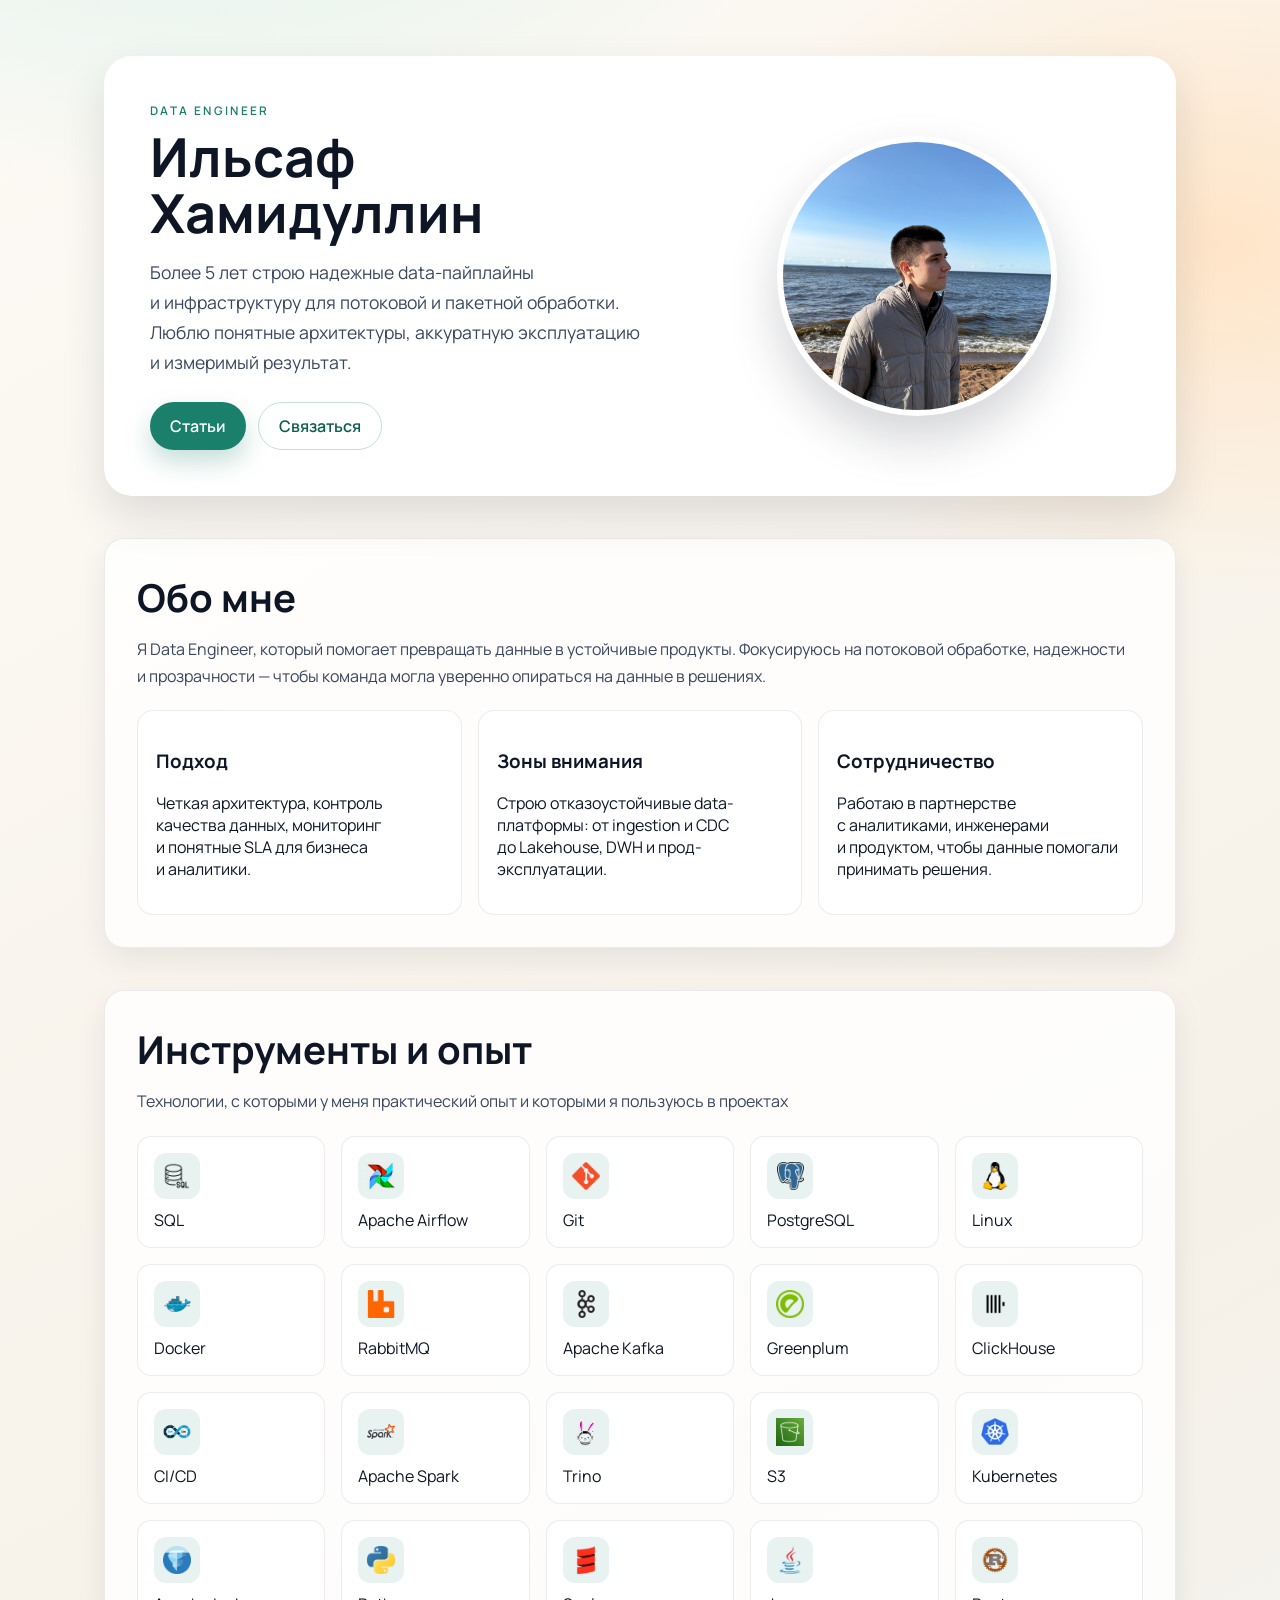
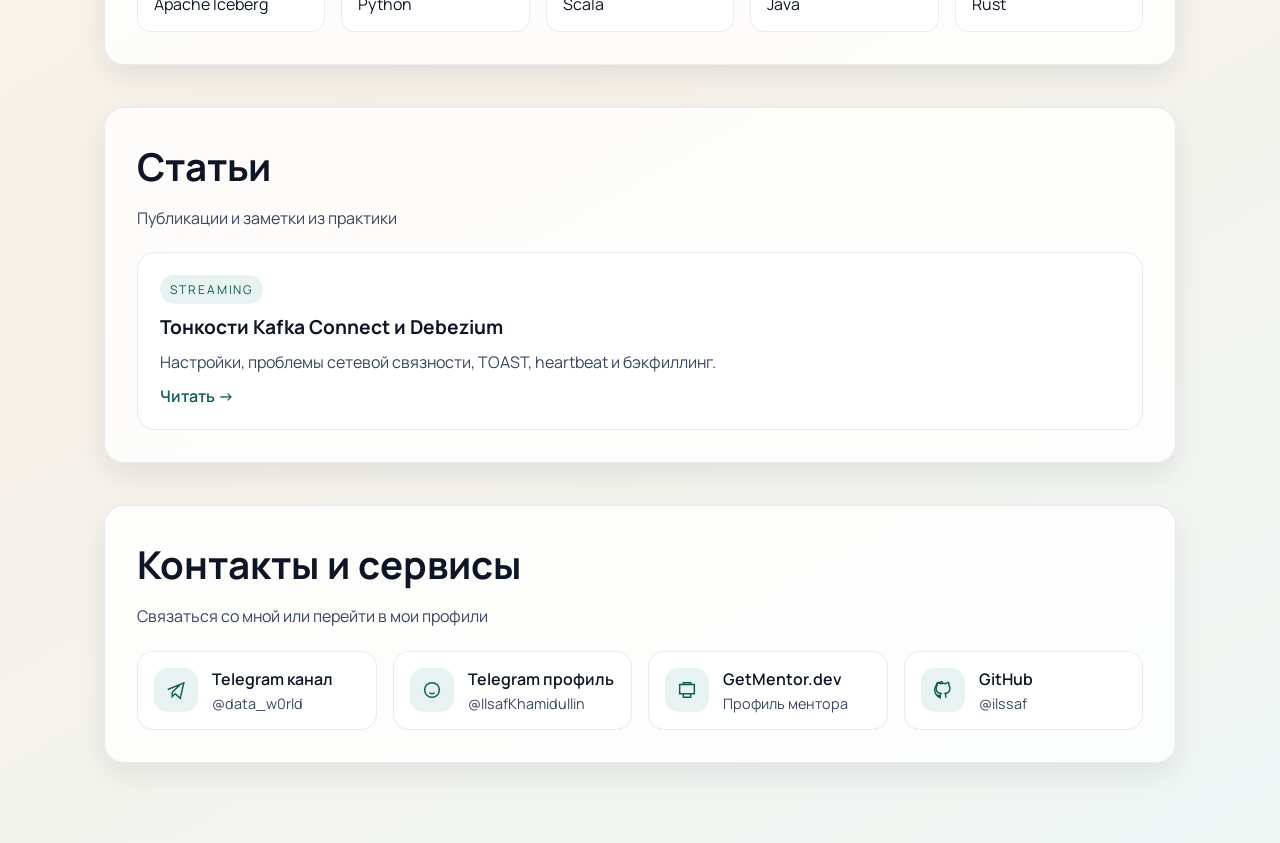
==== index.html @ dc300ab5 "MAINT chore: add nonbreaking spaces" ====
<!doctype html>
<html lang="ru">
  <head>
    <meta charset="utf-8" />
    <meta name="viewport" content="width=device-width, initial-scale=1" />
    <title>Ильсаф Хамидуллин — Data Engineer</title>
    <meta name="description" content="Портфолио Data Engineer: инструменты, статьи и контакты." />
    <link rel="icon" href="/assets/cap.png" type="image/png" />
    <link rel="stylesheet" href="/styles.css" />
    <link rel="preconnect" href="https://fonts.googleapis.com" />
    <link rel="preconnect" href="https://fonts.gstatic.com" crossorigin />
    <link href="https://fonts.googleapis.com/css2?family=Manrope:wght@300;400;500;600;700&family=Playfair+Display:wght@600;700&display=swap" rel="stylesheet" />
  </head>
  <body>
    <div class="page">
      <header class="hero">
        <div class="hero__content">
          <div class="eyebrow">Data Engineer</div>
          <h1>Ильсаф Хамидуллин</h1>
          <p class="lead">
            Более 5 лет строю надежные data-пайплайны и&nbsp;инфраструктуру для&nbsp;потоковой и&nbsp;пакетной обработки. Люблю понятные
            архитектуры, аккуратную эксплуатацию и&nbsp;измеримый результат.
          </p>
          <div class="hero__actions">
            <a class="btn" href="#articles">Статьи</a>
            <a class="btn btn--ghost" href="#contacts">Связаться</a>
          </div>
        </div>
        <div class="hero__visual">
          <img class="hero__photo" src="/assets/ava.jpg" alt="Ильсаф Хамидуллин" />
        </div>
      </header>

      <section class="section" id="about">
        <div class="section__head">
          <h2>Обо мне</h2>
          <p>
            Я Data Engineer, который помогает превращать данные в&nbsp;устойчивые продукты. Фокусируюсь на&nbsp;потоковой обработке,
            надежности и&nbsp;прозрачности — чтобы команда могла уверенно опираться на&nbsp;данные в&nbsp;решениях.
          </p>
        </div>
        <div class="about__grid">
          <div class="about__card">
            <h3>Подход</h3>
            <p>Четкая архитектура, контроль качества данных, мониторинг и&nbsp;понятные SLA для&nbsp;бизнеса и&nbsp;аналитики.</p>
          </div>
          <div class="about__card">
            <h3>Зоны внимания</h3>
            <p>Строю отказоустойчивые data-платформы: от&nbsp;ingestion и&nbsp;CDC до&nbsp;Lakehouse, DWH и&nbsp;прод-эксплуатации.</p>
          </div>
          <div class="about__card">
            <h3>Сотрудничество</h3>
            <p>Работаю в&nbsp;партнерстве с&nbsp;аналитиками, инженерами и&nbsp;продуктом, чтобы данные помогали принимать решения.</p>
          </div>
        </div>
      </section>

      <section class="section" id="tools">
        <div class="section__head">
          <h2>Инструменты и&nbsp;опыт</h2>
          <p>Технологии, с&nbsp;которыми у&nbsp;меня практический опыт и&nbsp;которыми я пользуюсь в&nbsp;проектах</p>
        </div>
        <div class="tools__grid">
          <a class="tool-card" href="https://www.postgresql.org/docs/current/sql.html" target="_blank" rel="noreferrer"><div class="tool-icon"><img src="/assets/tools/sql.png" alt="SQL" /></div><span>SQL</span></a>
          <a class="tool-card" href="https://airflow.apache.org/docs/" target="_blank" rel="noreferrer"><div class="tool-icon"><img src="/assets/tools/apache-airflow.jpg" alt="Apache Airflow" /></div><span>Apache Airflow</span></a>
          <a class="tool-card" href="https://git-scm.com/docs/git" target="_blank" rel="noreferrer"><div class="tool-icon"><img src="/assets/tools/git.png" alt="Git" /></div><span>Git</span></a>
          <a class="tool-card" href="https://www.postgresql.org/docs/" target="_blank" rel="noreferrer"><div class="tool-icon"><img src="/assets/tools/postgresql.png" alt="PostgreSQL" /></div><span>PostgreSQL</span></a>
          <a class="tool-card" href="https://www.kernel.org/doc/man-pages/" target="_blank" rel="noreferrer"><div class="tool-icon"><img src="/assets/tools/linux.png" alt="Linux" /></div><span>Linux</span></a>
          <a class="tool-card" href="https://docs.docker.com/" target="_blank" rel="noreferrer"><div class="tool-icon"><img src="/assets/tools/docker.png" alt="Docker" /></div><span>Docker</span></a>
          <a class="tool-card" href="https://www.rabbitmq.com/docs" target="_blank" rel="noreferrer"><div class="tool-icon"><img src="/assets/tools/rabbitmq.png" alt="RabbitMQ" /></div><span>RabbitMQ</span></a>
          <a class="tool-card" href="https://kafka.apache.org/documentation" target="_blank" rel="noreferrer"><div class="tool-icon"><img src="/assets/tools/apache-kafka.png" alt="Apache Kafka" /></div><span>Apache Kafka</span></a>
          <a class="tool-card" href="https://docs.vmware.com/en/VMware-Greenplum/index.html" target="_blank" rel="noreferrer"><div class="tool-icon"><img src="/assets/tools/greenplum.png" alt="Greenplum" /></div><span>Greenplum</span></a>
          <a class="tool-card" href="https://clickhouse.com/docs/en" target="_blank" rel="noreferrer"><div class="tool-icon"><img src="/assets/tools/clickhouse.png" alt="ClickHouse" /></div><span>ClickHouse</span></a>
          <a class="tool-card" href="https://docs.github.com/en/actions/" target="_blank" rel="noreferrer"><div class="tool-icon"><img src="/assets/tools/ci-cd.png" alt="CI/CD" /></div><span>CI/CD</span></a>
          <a class="tool-card" href="https://spark.apache.org/documentation" target="_blank" rel="noreferrer"><div class="tool-icon"><img src="/assets/tools/apache-spark.png" alt="Apache Spark" /></div><span>Apache Spark</span></a>
          <a class="tool-card" href="https://trino.io/docs/current/" target="_blank" rel="noreferrer"><div class="tool-icon"><img src="/assets/tools/trino.png" alt="Trino" /></div><span>Trino</span></a>
          <a class="tool-card" href="https://aws.amazon.com/documentation-overview/s3/" target="_blank" rel="noreferrer"><div class="tool-icon"><img src="/assets/tools/s3.png" alt="S3" /></div><span>S3</span></a>
          <a class="tool-card" href="https://kubernetes.io/docs/" target="_blank" rel="noreferrer"><div class="tool-icon"><img src="/assets/tools/kubernetes.png" alt="Kubernetes" /></div><span>Kubernetes</span></a>
          <a class="tool-card" href="https://iceberg.apache.org/docs/1.4.2/docs/" target="_blank" rel="noreferrer"><div class="tool-icon"><img src="/assets/tools/apache-iceberg.png" alt="Apache Iceberg" /></div><span>Apache Iceberg</span></a>
          <a class="tool-card" href="https://www.python.org/doc/" target="_blank" rel="noreferrer"><div class="tool-icon"><img src="/assets/tools/python.png" alt="Python" /></div><span>Python</span></a>
          <a class="tool-card" href="https://docs.scala-lang.org/" target="_blank" rel="noreferrer"><div class="tool-icon"><img src="/assets/tools/scala.png" alt="Scala" /></div><span>Scala</span></a>
          <a class="tool-card" href="https://docs.oracle.com/en/java/" target="_blank" rel="noreferrer"><div class="tool-icon"><img src="/assets/tools/java.png" alt="Java" /></div><span>Java</span></a>
          <a class="tool-card" href="https://doc.rust-lang.org/reference/" target="_blank" rel="noreferrer"><div class="tool-icon"><img src="/assets/tools/rust.png" alt="Rust" /></div><span>Rust</span></a>
        </div>
        
      </section>

      <section class="section" id="articles">
        <div class="section__head">
          <h2>Статьи</h2>
          <p>Публикации и&nbsp;заметки из&nbsp;практики</p>
        </div>
        <div class="articles__grid">
          <a class="article-card" href="/debezium/">
            <div class="article-card__tag">Streaming</div>
            <h3>Тонкости Kafka Connect и&nbsp;Debezium</h3>
            <p>Настройки, проблемы сетевой связности, TOAST, heartbeat и&nbsp;бэкфиллинг.</p>
            <span class="article-card__cta">Читать →</span>
          </a>
        </div>
      </section>

      <section class="section" id="contacts">
        <div class="section__head">
          <h2>Контакты и&nbsp;сервисы</h2>
          <p>Связаться со мной или&nbsp;перейти в&nbsp;мои профили</p>
        </div>
        <div class="contacts__grid">
          <a class="contact-card" href="https://t.me/data_w0rld" target="_blank" rel="noreferrer">
            <div class="contact-icon" aria-hidden="true">
              <svg viewBox="0 0 24 24" fill="none" stroke="currentColor" stroke-width="1.6">
                <path d="M3 11.5l17.5-7.2-3.9 16.8-5.4-5-3.3 3.1v-4.7l8.5-8.1" />
              </svg>
            </div>
            <div>
              <div class="contact-title">Telegram канал</div>
              <div class="contact-meta">@data_w0rld</div>
            </div>
          </a>
          <a class="contact-card" href="https://t.me/IlsafKhamidullin" target="_blank" rel="noreferrer">
            <div class="contact-icon" aria-hidden="true">
              <svg viewBox="0 0 24 24" fill="none" stroke="currentColor" stroke-width="1.6">
                <path d="M4 12a8 8 0 1 0 16 0 8 8 0 0 0-16 0Z" />
                <path d="M9 15c.7.7 1.7 1 3 1s2.3-.3 3-1" />
                <path d="M9 10h.01M15 10h.01" />
              </svg>
            </div>
            <div>
              <div class="contact-title">Telegram профиль</div>
              <div class="contact-meta">@IlsafKhamidullin</div>
            </div>
          </a>
          <a class="contact-card" href="https://getmentor.dev/mentor/ilsaf-hamidullin-6984" target="_blank" rel="noreferrer">
            <div class="contact-icon" aria-hidden="true">
              <svg viewBox="0 0 24 24" fill="none" stroke="currentColor" stroke-width="1.6">
                <path d="M4 6h16v10H4z" />
                <path d="M8 6V4h8v2" />
                <path d="M8 16v4h8v-4" />
              </svg>
            </div>
            <div>
              <div class="contact-title">GetMentor.dev</div>
              <div class="contact-meta">Профиль ментора</div>
            </div>
          </a>
          <a class="contact-card" href="https://github.com/ilssaf" target="_blank" rel="noreferrer">
            <div class="contact-icon" aria-hidden="true">
              <svg viewBox="0 0 24 24" fill="none" stroke="currentColor" stroke-width="1.6">
                <path d="M12 3a9 9 0 0 0-3 17.5V18c-2.2.5-3.3-1-3.3-1" />
                <path d="M15 20.5v-2.6c0-.9-.3-1.5-.8-2 2.6-.3 5.3-1.3 5.3-5.8a4.5 4.5 0 0 0-1.2-3.1 4 4 0 0 0-.1-3.1s-1-.3-3.2 1.2a11 11 0 0 0-6 0C6.8 3.6 5.8 4 5.8 4a4 4 0 0 0-.1 3.1A4.5 4.5 0 0 0 4.5 10c0 4.5 2.7 5.5 5.3 5.8-.5.5-.8 1.1-.8 2v2.7" />
              </svg>
            </div>
            <div>
              <div class="contact-title">GitHub</div>
              <div class="contact-meta">@ilssaf</div>
            </div>
          </a>
        </div>
      </section>
    </div>
  </body>
</html>
---- styles.css ----
:root {
  color-scheme: light;
  --ink: #0e1626;
  --ink-soft: #39465e;
  --accent: #1a7f6b;
  --accent-strong: #0f5f50;
  --sky: #e7f2f1;
  --sand: #f8f3ea;
  --card: #ffffff;
  --border: rgba(14, 22, 38, 0.08);
  --shadow: 0 20px 45px rgba(14, 22, 38, 0.12);
  --radius: 20px;
}

* {
  box-sizing: border-box;
}

body {
  margin: 0;
  font-family: "Manrope", system-ui, -apple-system, sans-serif;
  color: var(--ink);
  background: radial-gradient(1200px 800px at 15% -10%, #d9f1eb 0%, transparent 55%),
    radial-gradient(1000px 700px at 95% 10%, #ffe5c8 0%, transparent 50%),
    linear-gradient(150deg, #fdfaf5 0%, #f6f1e8 60%, #eff6f5 100%);
  min-height: 100vh;
}

.page {
  max-width: 1120px;
  margin: 0 auto;
  padding: 56px 24px 80px;
  position: relative;
}

.hero {
  display: grid;
  grid-template-columns: minmax(0, 1.1fr) minmax(0, 0.9fr);
  gap: 32px;
  align-items: center;
  background: var(--card);
  border-radius: calc(var(--radius) + 8px);
  padding: 46px;
  box-shadow: var(--shadow);
  overflow: hidden;
  position: relative;
  animation: rise 0.8s ease;
}

.hero__content {
  position: relative;
  z-index: 1;
}

.hero__visual {
  position: relative;
  min-height: 260px;
  display: grid;
  place-items: center;
}

.hero__photo {
  width: min(280px, 70vw);
  height: min(280px, 70vw);
  border-radius: 50%;
  object-fit: cover;
  border: 6px solid rgba(255, 255, 255, 0.85);
  box-shadow: 0 24px 50px rgba(14, 22, 38, 0.18);
  background: #ffffff;
}

.eyebrow {
  text-transform: uppercase;
  letter-spacing: 0.2em;
  font-size: 0.74rem;
  color: var(--accent);
  font-weight: 600;
  margin-bottom: 10px;
}

h1 {
  font-family: "Manrope", system-ui, -apple-system, sans-serif;
  font-size: clamp(2.5rem, 4.2vw, 3.6rem);
  margin: 0 0 16px;
  overflow-wrap: anywhere;
  line-height: 1.05;
}

.lead {
  font-size: 1.1rem;
  line-height: 1.7;
  color: var(--ink-soft);
  margin: 0 0 24px;
}

.hero__actions {
  display: flex;
  gap: 12px;
  flex-wrap: wrap;
}

.btn {
  display: inline-flex;
  align-items: center;
  gap: 8px;
  padding: 12px 20px;
  border-radius: 999px;
  background: var(--accent);
  color: #fff;
  text-decoration: none;
  font-weight: 600;
  box-shadow: 0 12px 24px rgba(26, 127, 107, 0.25);
  transition: transform 0.2s ease, box-shadow 0.2s ease;
}

.btn:hover {
  transform: translateY(-2px);
  box-shadow: 0 16px 30px rgba(26, 127, 107, 0.3);
}

.btn--ghost {
  background: transparent;
  color: var(--accent-strong);
  border: 1px solid rgba(26, 127, 107, 0.25);
  box-shadow: none;
}

.section {
  margin-top: 42px;
  background: rgba(255, 255, 255, 0.8);
  border-radius: var(--radius);
  padding: 32px;
  border: 1px solid var(--border);
  box-shadow: 0 12px 30px rgba(14, 22, 38, 0.08);
  animation: fadeUp 0.8s ease;
}

.section__head h2 {
  font-family: "Manrope", system-ui, -apple-system, sans-serif;
  font-size: clamp(1.8rem, 3vw, 2.4rem);
  margin: 0 0 12px;
}

.section__head p {
  color: var(--ink-soft);
  margin: 0 0 20px;
  line-height: 1.7;
}

.about__grid,
.tools__grid,
.articles__grid,
.contacts__grid {
  display: grid;
  gap: 16px;
}

.about__grid {
  grid-template-columns: repeat(auto-fit, minmax(220px, 1fr));
}

.about__card {
  background: var(--card);
  border-radius: 16px;
  padding: 18px;
  border: 1px solid var(--border);
  transition: transform 0.2s ease, box-shadow 0.2s ease;
}

.about__card:hover {
  transform: translateY(-4px);
  box-shadow: 0 16px 30px rgba(14, 22, 38, 0.12);
}

.tools__grid {
  grid-template-columns: repeat(auto-fit, minmax(160px, 1fr));
}

.tool-card {
  background: var(--card);
  border-radius: 14px;
  padding: 16px;
  border: 1px solid var(--border);
  display: grid;
  gap: 10px;
  align-items: center;
  justify-items: start;
  transition: transform 0.2s ease, box-shadow 0.2s ease;
  text-decoration: none;
  color: inherit;
}

.tool-card:link,
.tool-card:visited,
.tool-card:hover,
.tool-card:active {
  color: inherit;
  text-decoration: none;
}

.tool-card:hover {
  transform: translateY(-3px);
  box-shadow: 0 14px 26px rgba(14, 22, 38, 0.12);
}

.tool-icon {
  width: 46px;
  height: 46px;
  border-radius: 12px;
  background: var(--sky);
  color: var(--accent-strong);
  font-weight: 700;
  display: grid;
  place-items: center;
  font-size: 0.75rem;
  letter-spacing: 0.06em;
}

.tool-icon img {
  width: 28px;
  height: 28px;
  object-fit: contain;
}

.tool-icon--text {
  background: var(--sky);
}

.tools__note {
  margin-top: 14px;
  color: var(--ink-soft);
  font-size: 0.95rem;
}

.articles__grid {
  grid-template-columns: repeat(auto-fit, minmax(260px, 1fr));
}

.article-card {
  background: var(--card);
  border-radius: 18px;
  padding: 22px;
  border: 1px solid var(--border);
  text-decoration: none;
  color: inherit;
  display: grid;
  gap: 10px;
  transition: transform 0.2s ease, box-shadow 0.2s ease;
}

.article-card:hover {
  transform: translateY(-4px);
  box-shadow: 0 18px 36px rgba(14, 22, 38, 0.12);
}

.article-card__tag {
  display: inline-block;
  font-size: 0.75rem;
  text-transform: uppercase;
  letter-spacing: 0.16em;
  color: var(--accent-strong);
  background: var(--sky);
  padding: 6px 10px;
  border-radius: 999px;
  width: max-content;
}

.article-card h3 {
  margin: 0;
  font-size: 1.2rem;
}

.article-card p {
  margin: 0;
  color: var(--ink-soft);
  line-height: 1.6;
}

.article-card__cta {
  font-weight: 600;
  color: var(--accent-strong);
}

.contacts__grid {
  grid-template-columns: repeat(auto-fit, minmax(220px, 1fr));
}

.contact-card {
  display: flex;
  gap: 14px;
  align-items: center;
  background: var(--card);
  border-radius: 16px;
  padding: 16px;
  border: 1px solid var(--border);
  text-decoration: none;
  color: inherit;
  transition: transform 0.2s ease, box-shadow 0.2s ease;
}

.contact-card:hover {
  transform: translateY(-3px);
  box-shadow: 0 14px 26px rgba(14, 22, 38, 0.12);
}

.contact-icon {
  width: 44px;
  height: 44px;
  border-radius: 14px;
  background: var(--sky);
  color: var(--accent-strong);
  display: grid;
  place-items: center;
}

.contact-icon svg {
  width: 22px;
  height: 22px;
}

.contact-title {
  font-weight: 600;
  margin-bottom: 4px;
}

.contact-meta {
  color: var(--ink-soft);
  font-size: 0.9rem;
}

@keyframes rise {
  from {
    opacity: 0;
    transform: translateY(16px);
  }
  to {
    opacity: 1;
    transform: translateY(0);
  }
}

@keyframes fadeUp {
  from {
    opacity: 0;
    transform: translateY(12px);
  }
  to {
    opacity: 1;
    transform: translateY(0);
  }
}

@media (max-width: 900px) {
  .hero {
    grid-template-columns: 1fr;
  }

  .hero__visual {
    min-height: 200px;
  }
}

@media (max-width: 640px) {
  .page {
    padding: 32px 18px 60px;
  }

  .section {
    padding: 24px;
  }
}
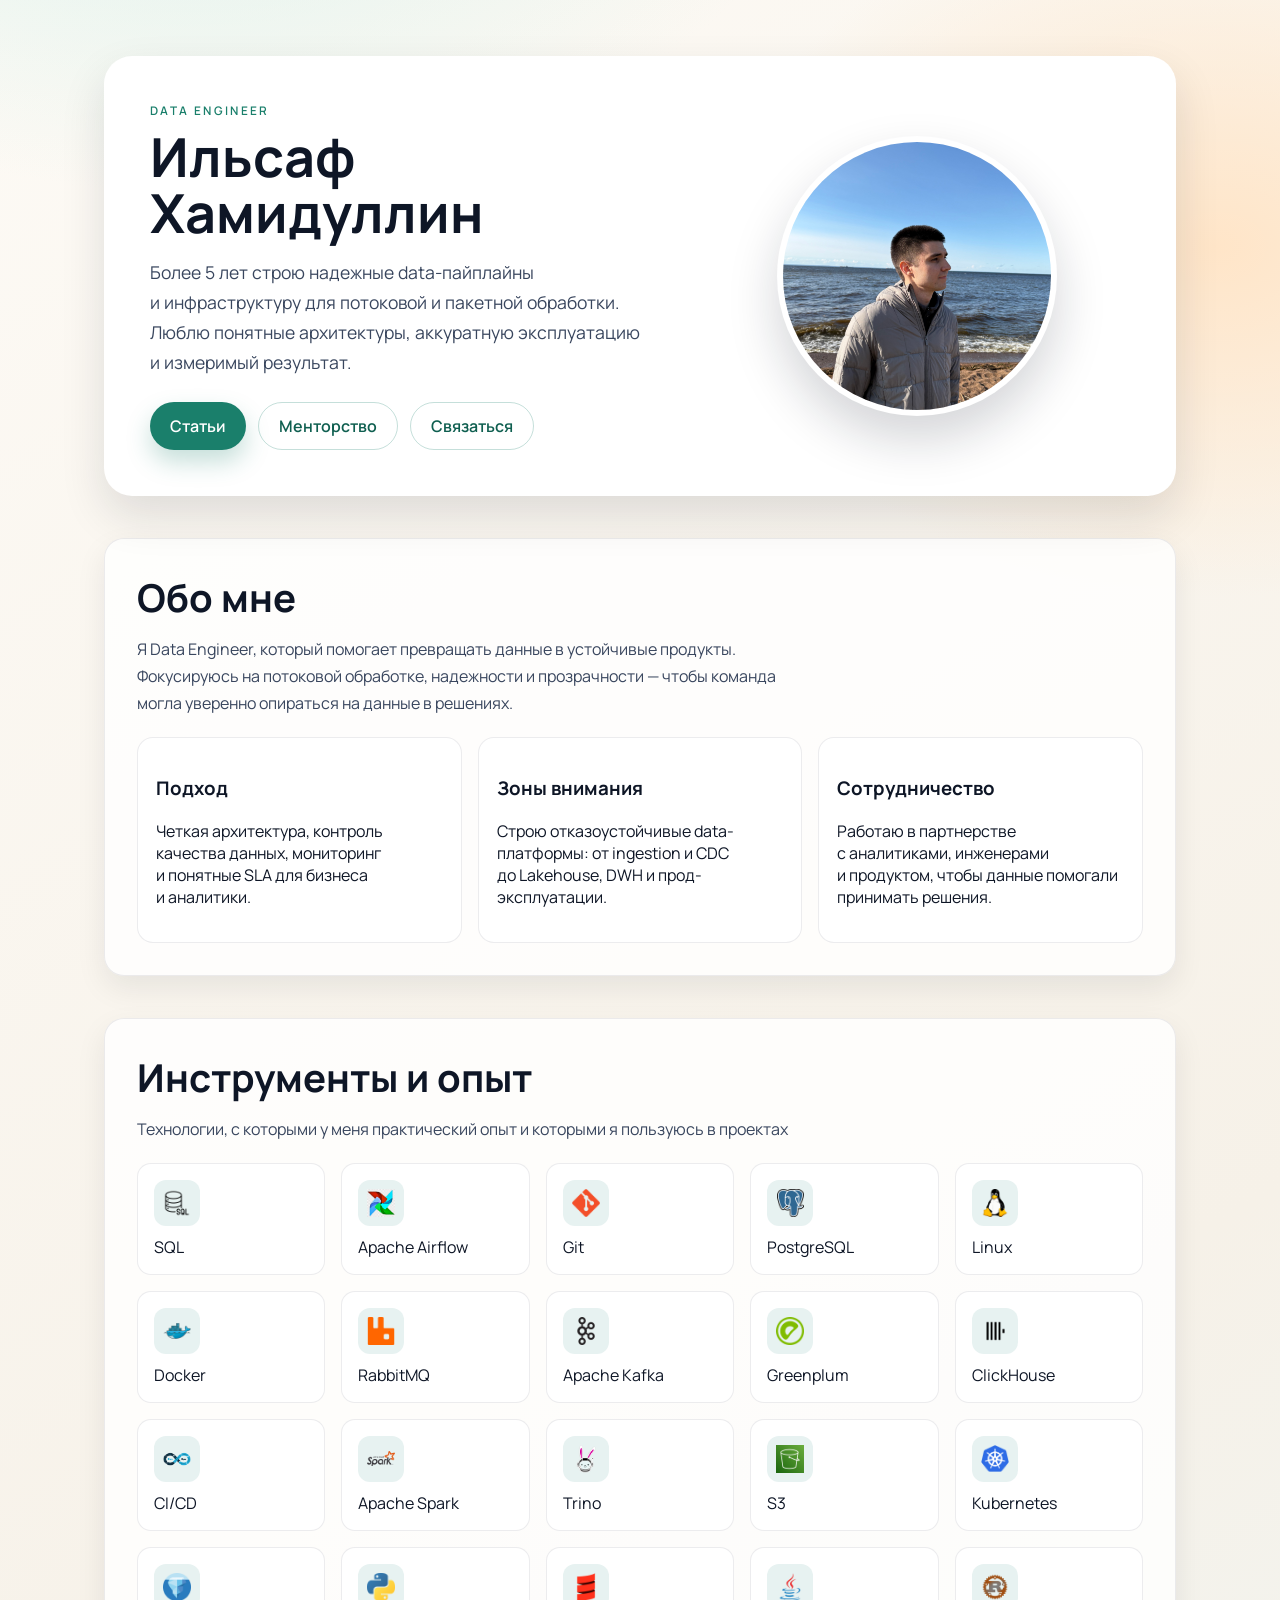
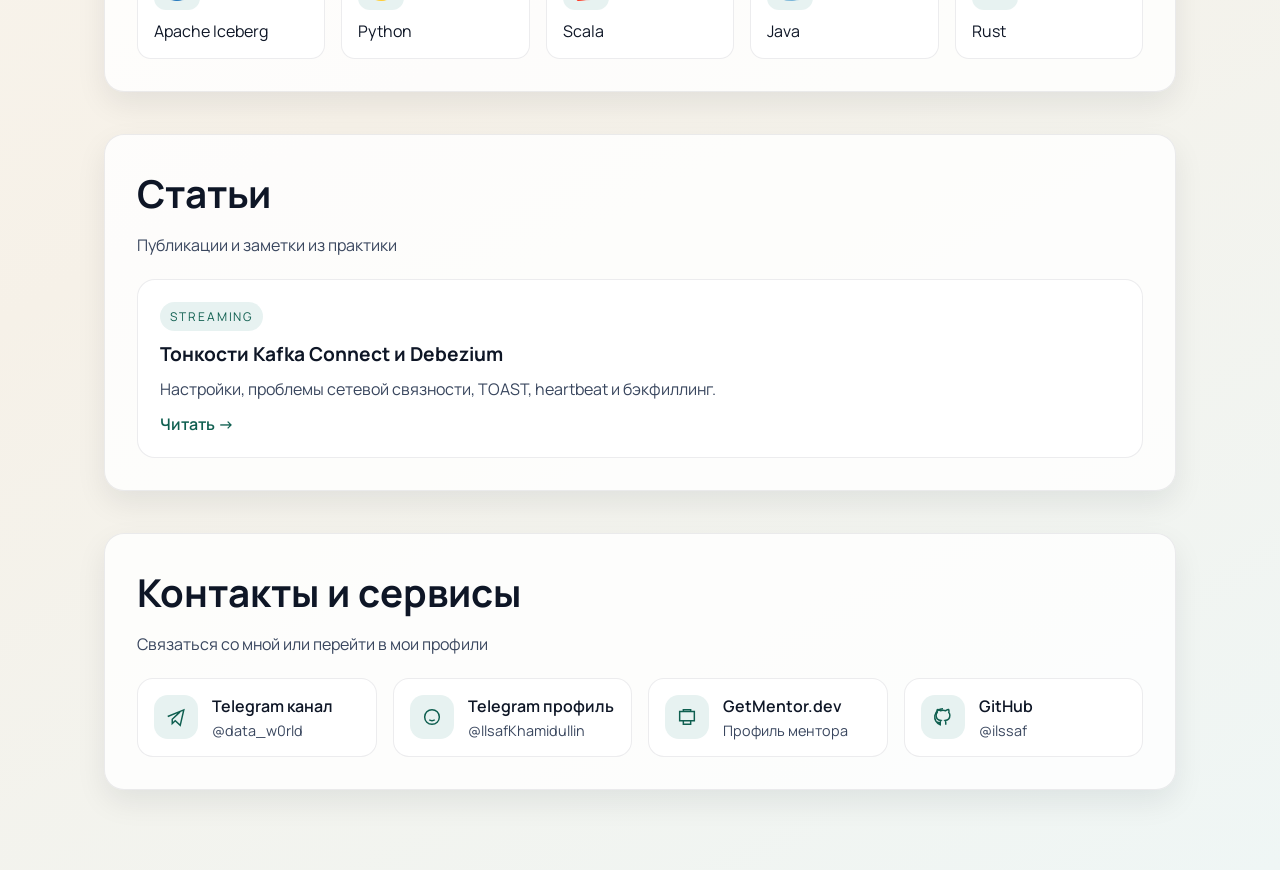
==== commit 85374dde: "MAINT feat: add mentorship page" ====
--- a/index.html
+++ b/index.html
@@ -23,6 +23,7 @@
           </p>
           <div class="hero__actions">
             <a class="btn" href="#articles">Статьи</a>
+            <a class="btn btn--ghost" href="/mentorship/">Менторство</a>
             <a class="btn btn--ghost" href="#contacts">Связаться</a>
           </div>
         </div>
--- a/styles.css
+++ b/styles.css
@@ -147,6 +147,10 @@
   line-height: 1.7;
 }
 
+#about .section__head p {
+  max-width: 66.666%;
+}
+
 .about__grid,
 .tools__grid,
 .articles__grid,
@@ -285,6 +289,28 @@
   grid-template-columns: repeat(auto-fit, minmax(220px, 1fr));
 }
 
+.list-grid {
+  display: grid;
+  grid-template-columns: repeat(auto-fit, minmax(220px, 1fr));
+  gap: 14px;
+}
+
+.list-card {
+  background: var(--card);
+  border-radius: 14px;
+  padding: 16px;
+  border: 1px solid var(--border);
+  color: var(--ink-soft);
+  line-height: 1.6;
+}
+
+.steps {
+  margin: 0;
+  padding-left: 20px;
+  color: var(--ink-soft);
+  line-height: 1.7;
+}
+
 .contact-card {
   display: flex;
   gap: 14px;
@@ -368,4 +394,8 @@
   .section {
     padding: 24px;
   }
-}
+
+  #about .section__head p {
+    max-width: 100%;
+  }
+}
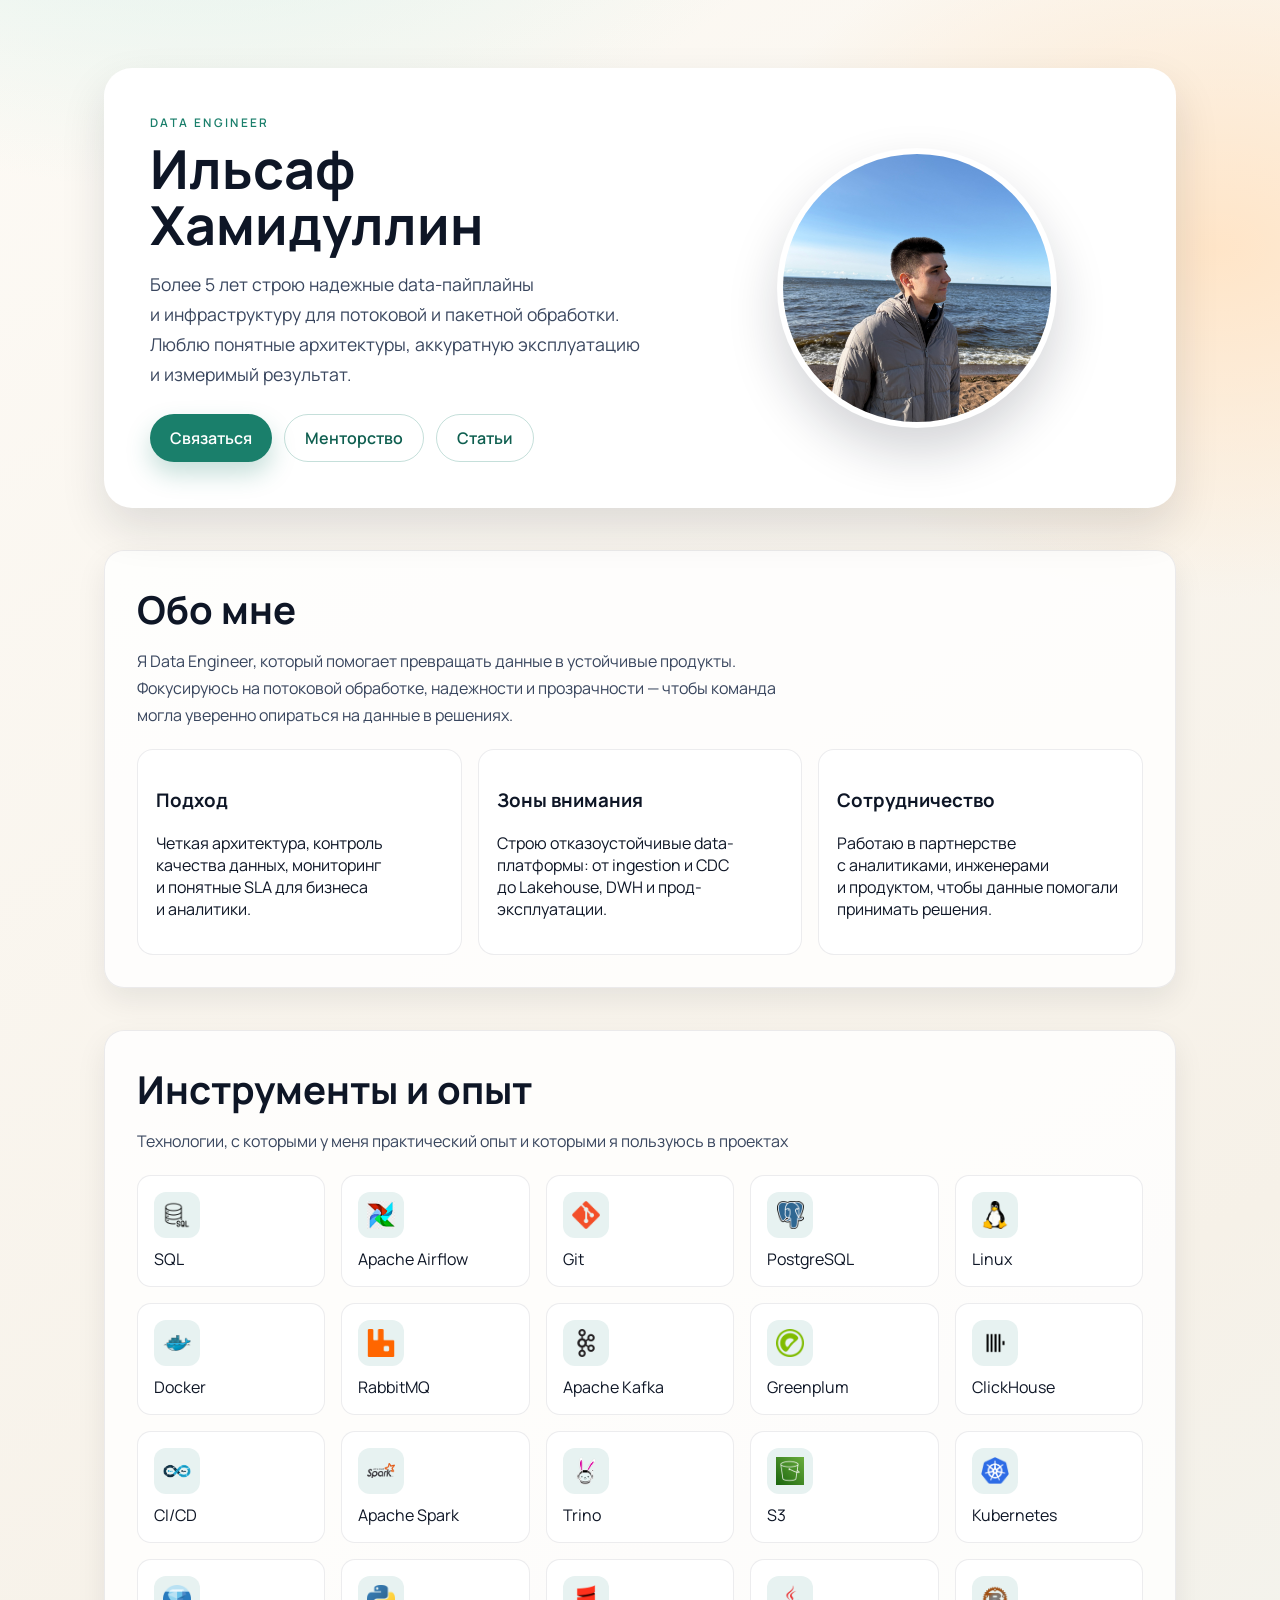
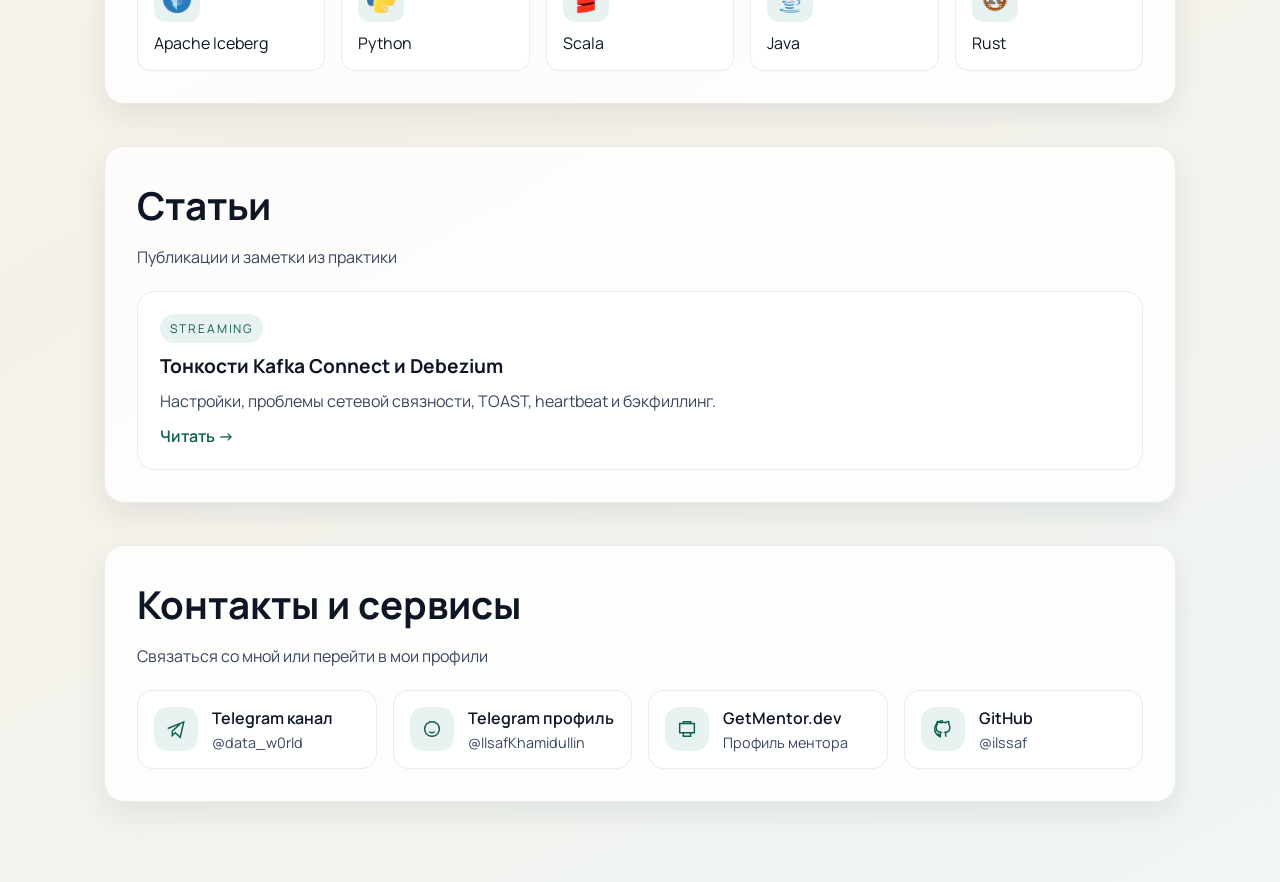
==== commit 9bb1e0f1: "MAINT chore: swap primary hero action" ====
--- a/index.html
+++ b/index.html
@@ -22,9 +22,9 @@
             архитектуры, аккуратную эксплуатацию и&nbsp;измеримый результат.
           </p>
           <div class="hero__actions">
-            <a class="btn" href="#articles">Статьи</a>
+            <a class="btn" href="#contacts">Связаться</a>
             <a class="btn btn--ghost" href="/mentorship/">Менторство</a>
-            <a class="btn btn--ghost" href="#contacts">Связаться</a>
+            <a class="btn btn--ghost" href="#articles">Статьи</a>
           </div>
         </div>
         <div class="hero__visual">
--- a/styles.css
+++ b/styles.css
@@ -33,6 +33,35 @@
   position: relative;
 }
 
+.profile-link {
+  position: sticky;
+  top: 18px;
+  display: inline-flex;
+  align-items: center;
+  gap: 10px;
+  padding: 10px 16px;
+  border-radius: 999px;
+  background: rgba(255, 255, 255, 0.9);
+  border: 1px solid var(--border);
+  color: var(--ink);
+  text-decoration: none;
+  font-weight: 600;
+  box-shadow: 0 12px 30px rgba(11, 18, 32, 0.12);
+  z-index: 2;
+  backdrop-filter: blur(8px);
+}
+
+.profile-link__icon {
+  width: 28px;
+  height: 28px;
+  border-radius: 999px;
+  background: var(--sky);
+  color: var(--accent-strong);
+  display: grid;
+  place-items: center;
+  font-size: 0.9rem;
+}
+
 .hero {
   display: grid;
   grid-template-columns: minmax(0, 1.1fr) minmax(0, 0.9fr);
@@ -45,6 +74,7 @@
   overflow: hidden;
   position: relative;
   animation: rise 0.8s ease;
+  margin-top: 12px;
 }
 
 .hero__content {
@@ -311,6 +341,45 @@
   line-height: 1.7;
 }
 
+.roadmap {
+  display: grid;
+  gap: 16px;
+}
+
+.roadmap__item {
+  display: grid;
+  grid-template-columns: auto 1fr;
+  gap: 16px;
+  align-items: start;
+  background: var(--card);
+  border-radius: 16px;
+  padding: 18px;
+  border: 1px solid var(--border);
+}
+
+.roadmap__step {
+  width: 44px;
+  height: 44px;
+  border-radius: 12px;
+  background: var(--sky);
+  color: var(--accent-strong);
+  font-weight: 700;
+  display: grid;
+  place-items: center;
+  font-size: 0.85rem;
+}
+
+.roadmap__item h3 {
+  margin: 0 0 6px;
+  font-size: 1.05rem;
+}
+
+.roadmap__item p {
+  margin: 0;
+  color: var(--ink-soft);
+  line-height: 1.6;
+}
+
 .contact-card {
   display: flex;
   gap: 14px;
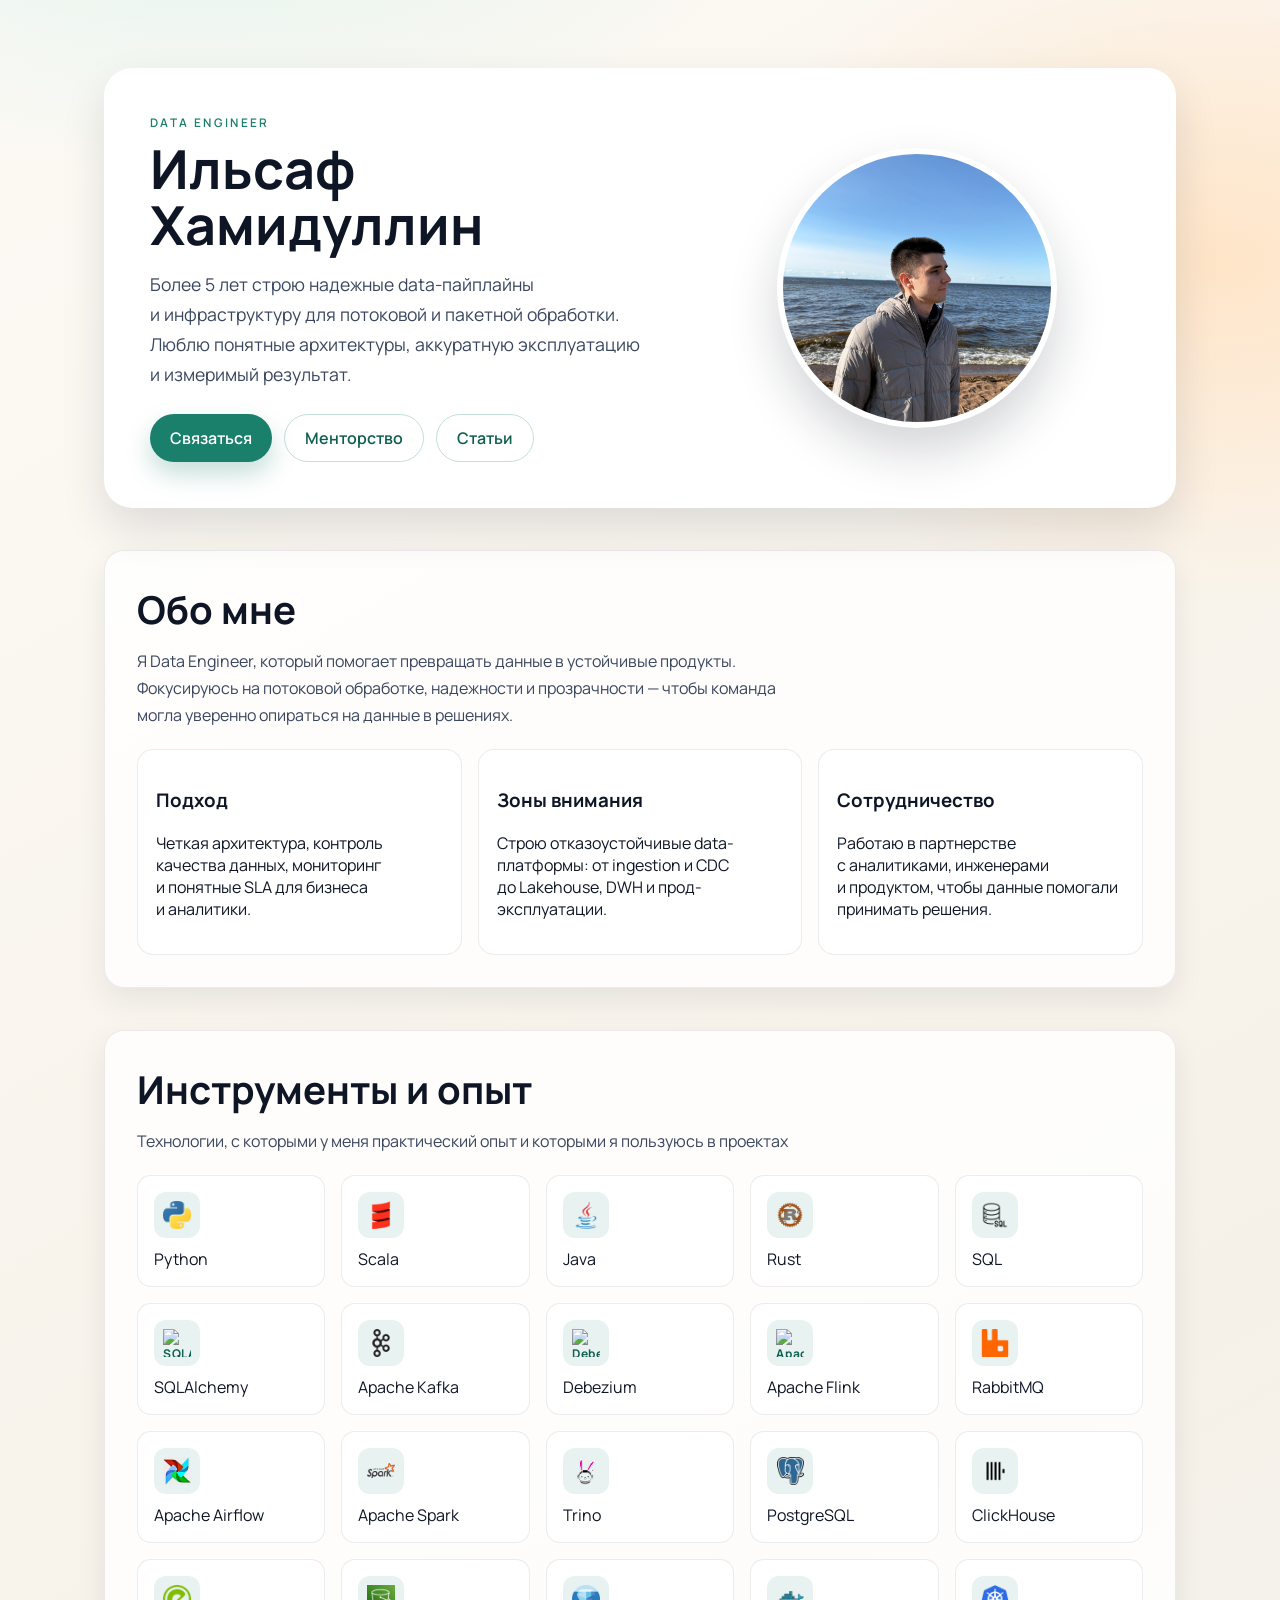
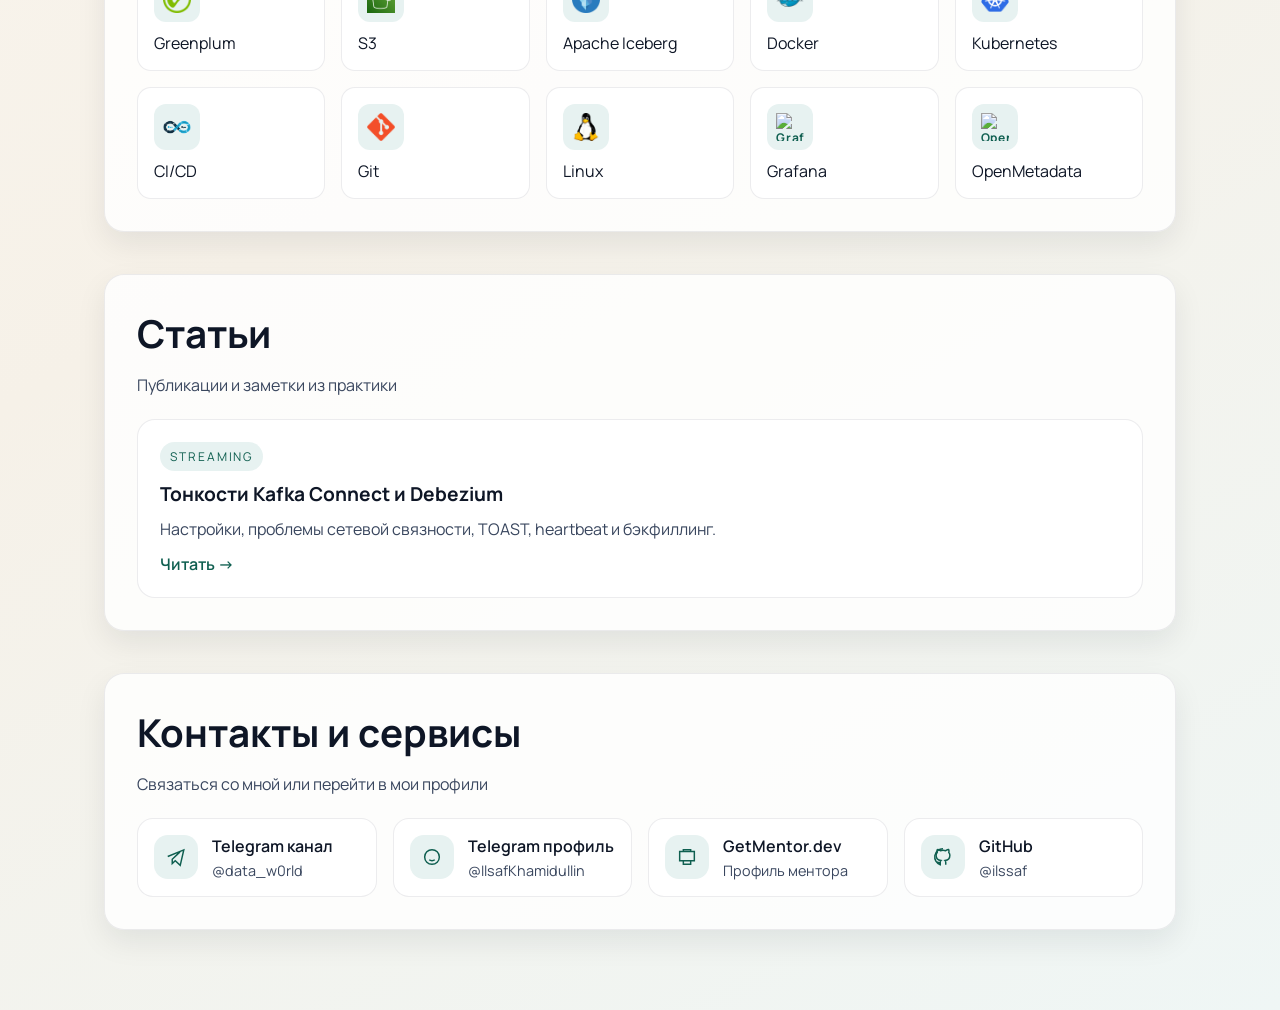
==== commit 23f69da7: "MAINT feat: add tools and reorder" ====
--- a/index.html
+++ b/index.html
@@ -62,26 +62,31 @@
           <p>Технологии, с&nbsp;которыми у&nbsp;меня практический опыт и&nbsp;которыми я пользуюсь в&nbsp;проектах</p>
         </div>
         <div class="tools__grid">
-          <a class="tool-card" href="https://www.postgresql.org/docs/current/sql.html" target="_blank" rel="noreferrer"><div class="tool-icon"><img src="/assets/tools/sql.png" alt="SQL" /></div><span>SQL</span></a>
-          <a class="tool-card" href="https://airflow.apache.org/docs/" target="_blank" rel="noreferrer"><div class="tool-icon"><img src="/assets/tools/apache-airflow.jpg" alt="Apache Airflow" /></div><span>Apache Airflow</span></a>
-          <a class="tool-card" href="https://git-scm.com/docs/git" target="_blank" rel="noreferrer"><div class="tool-icon"><img src="/assets/tools/git.png" alt="Git" /></div><span>Git</span></a>
-          <a class="tool-card" href="https://www.postgresql.org/docs/" target="_blank" rel="noreferrer"><div class="tool-icon"><img src="/assets/tools/postgresql.png" alt="PostgreSQL" /></div><span>PostgreSQL</span></a>
-          <a class="tool-card" href="https://www.kernel.org/doc/man-pages/" target="_blank" rel="noreferrer"><div class="tool-icon"><img src="/assets/tools/linux.png" alt="Linux" /></div><span>Linux</span></a>
-          <a class="tool-card" href="https://docs.docker.com/" target="_blank" rel="noreferrer"><div class="tool-icon"><img src="/assets/tools/docker.png" alt="Docker" /></div><span>Docker</span></a>
-          <a class="tool-card" href="https://www.rabbitmq.com/docs" target="_blank" rel="noreferrer"><div class="tool-icon"><img src="/assets/tools/rabbitmq.png" alt="RabbitMQ" /></div><span>RabbitMQ</span></a>
-          <a class="tool-card" href="https://kafka.apache.org/documentation" target="_blank" rel="noreferrer"><div class="tool-icon"><img src="/assets/tools/apache-kafka.png" alt="Apache Kafka" /></div><span>Apache Kafka</span></a>
-          <a class="tool-card" href="https://docs.vmware.com/en/VMware-Greenplum/index.html" target="_blank" rel="noreferrer"><div class="tool-icon"><img src="/assets/tools/greenplum.png" alt="Greenplum" /></div><span>Greenplum</span></a>
-          <a class="tool-card" href="https://clickhouse.com/docs/en" target="_blank" rel="noreferrer"><div class="tool-icon"><img src="/assets/tools/clickhouse.png" alt="ClickHouse" /></div><span>ClickHouse</span></a>
-          <a class="tool-card" href="https://docs.github.com/en/actions/" target="_blank" rel="noreferrer"><div class="tool-icon"><img src="/assets/tools/ci-cd.png" alt="CI/CD" /></div><span>CI/CD</span></a>
-          <a class="tool-card" href="https://spark.apache.org/documentation" target="_blank" rel="noreferrer"><div class="tool-icon"><img src="/assets/tools/apache-spark.png" alt="Apache Spark" /></div><span>Apache Spark</span></a>
-          <a class="tool-card" href="https://trino.io/docs/current/" target="_blank" rel="noreferrer"><div class="tool-icon"><img src="/assets/tools/trino.png" alt="Trino" /></div><span>Trino</span></a>
-          <a class="tool-card" href="https://aws.amazon.com/documentation-overview/s3/" target="_blank" rel="noreferrer"><div class="tool-icon"><img src="/assets/tools/s3.png" alt="S3" /></div><span>S3</span></a>
-          <a class="tool-card" href="https://kubernetes.io/docs/" target="_blank" rel="noreferrer"><div class="tool-icon"><img src="/assets/tools/kubernetes.png" alt="Kubernetes" /></div><span>Kubernetes</span></a>
-          <a class="tool-card" href="https://iceberg.apache.org/docs/1.4.2/docs/" target="_blank" rel="noreferrer"><div class="tool-icon"><img src="/assets/tools/apache-iceberg.png" alt="Apache Iceberg" /></div><span>Apache Iceberg</span></a>
           <a class="tool-card" href="https://www.python.org/doc/" target="_blank" rel="noreferrer"><div class="tool-icon"><img src="/assets/tools/python.png" alt="Python" /></div><span>Python</span></a>
           <a class="tool-card" href="https://docs.scala-lang.org/" target="_blank" rel="noreferrer"><div class="tool-icon"><img src="/assets/tools/scala.png" alt="Scala" /></div><span>Scala</span></a>
           <a class="tool-card" href="https://docs.oracle.com/en/java/" target="_blank" rel="noreferrer"><div class="tool-icon"><img src="/assets/tools/java.png" alt="Java" /></div><span>Java</span></a>
           <a class="tool-card" href="https://doc.rust-lang.org/reference/" target="_blank" rel="noreferrer"><div class="tool-icon"><img src="/assets/tools/rust.png" alt="Rust" /></div><span>Rust</span></a>
+          <a class="tool-card" href="https://www.postgresql.org/docs/current/sql.html" target="_blank" rel="noreferrer"><div class="tool-icon"><img src="/assets/tools/sql.png" alt="SQL" /></div><span>SQL</span></a>
+          <a class="tool-card" href="https://docs.sqlalchemy.org/" target="_blank" rel="noreferrer"><div class="tool-icon"><img src="/assets/tools/sqlalchemy.png" alt="SQLAlchemy" /></div><span>SQLAlchemy</span></a>
+          <a class="tool-card" href="https://kafka.apache.org/documentation" target="_blank" rel="noreferrer"><div class="tool-icon"><img src="/assets/tools/apache-kafka.png" alt="Apache Kafka" /></div><span>Apache Kafka</span></a>
+          <a class="tool-card" href="https://debezium.io/documentation/" target="_blank" rel="noreferrer"><div class="tool-icon"><img src="/assets/tools/debezium.png" alt="Debezium" /></div><span>Debezium</span></a>
+          <a class="tool-card" href="https://nightlies.apache.org/flink/flink-docs-release-1.19/" target="_blank" rel="noreferrer"><div class="tool-icon"><img src="/assets/tools/flink.png" alt="Apache Flink" /></div><span>Apache Flink</span></a>
+          <a class="tool-card" href="https://www.rabbitmq.com/docs" target="_blank" rel="noreferrer"><div class="tool-icon"><img src="/assets/tools/rabbitmq.png" alt="RabbitMQ" /></div><span>RabbitMQ</span></a>
+          <a class="tool-card" href="https://airflow.apache.org/docs/" target="_blank" rel="noreferrer"><div class="tool-icon"><img src="/assets/tools/apache-airflow.jpg" alt="Apache Airflow" /></div><span>Apache Airflow</span></a>
+          <a class="tool-card" href="https://spark.apache.org/documentation" target="_blank" rel="noreferrer"><div class="tool-icon"><img src="/assets/tools/apache-spark.png" alt="Apache Spark" /></div><span>Apache Spark</span></a>
+          <a class="tool-card" href="https://trino.io/docs/current/" target="_blank" rel="noreferrer"><div class="tool-icon"><img src="/assets/tools/trino.png" alt="Trino" /></div><span>Trino</span></a>
+          <a class="tool-card" href="https://www.postgresql.org/docs/" target="_blank" rel="noreferrer"><div class="tool-icon"><img src="/assets/tools/postgresql.png" alt="PostgreSQL" /></div><span>PostgreSQL</span></a>
+          <a class="tool-card" href="https://clickhouse.com/docs/en" target="_blank" rel="noreferrer"><div class="tool-icon"><img src="/assets/tools/clickhouse.png" alt="ClickHouse" /></div><span>ClickHouse</span></a>
+          <a class="tool-card" href="https://docs.vmware.com/en/VMware-Greenplum/index.html" target="_blank" rel="noreferrer"><div class="tool-icon"><img src="/assets/tools/greenplum.png" alt="Greenplum" /></div><span>Greenplum</span></a>
+          <a class="tool-card" href="https://aws.amazon.com/documentation-overview/s3/" target="_blank" rel="noreferrer"><div class="tool-icon"><img src="/assets/tools/s3.png" alt="S3" /></div><span>S3</span></a>
+          <a class="tool-card" href="https://iceberg.apache.org/docs/1.4.2/docs/" target="_blank" rel="noreferrer"><div class="tool-icon"><img src="/assets/tools/apache-iceberg.png" alt="Apache Iceberg" /></div><span>Apache Iceberg</span></a>
+          <a class="tool-card" href="https://docs.docker.com/" target="_blank" rel="noreferrer"><div class="tool-icon"><img src="/assets/tools/docker.png" alt="Docker" /></div><span>Docker</span></a>
+          <a class="tool-card" href="https://kubernetes.io/docs/" target="_blank" rel="noreferrer"><div class="tool-icon"><img src="/assets/tools/kubernetes.png" alt="Kubernetes" /></div><span>Kubernetes</span></a>
+          <a class="tool-card" href="https://docs.github.com/en/actions/" target="_blank" rel="noreferrer"><div class="tool-icon"><img src="/assets/tools/ci-cd.png" alt="CI/CD" /></div><span>CI/CD</span></a>
+          <a class="tool-card" href="https://git-scm.com/docs/git" target="_blank" rel="noreferrer"><div class="tool-icon"><img src="/assets/tools/git.png" alt="Git" /></div><span>Git</span></a>
+          <a class="tool-card" href="https://www.kernel.org/doc/man-pages/" target="_blank" rel="noreferrer"><div class="tool-icon"><img src="/assets/tools/linux.png" alt="Linux" /></div><span>Linux</span></a>
+          <a class="tool-card" href="https://grafana.com/docs/grafana/latest/" target="_blank" rel="noreferrer"><div class="tool-icon"><img src="/assets/tools/grafana.png" alt="Grafana" /></div><span>Grafana</span></a>
+          <a class="tool-card" href="https://docs.open-metadata.org/" target="_blank" rel="noreferrer"><div class="tool-icon"><img src="/assets/tools/openmetadata.png" alt="OpenMetadata" /></div><span>OpenMetadata</span></a>
         </div>
         
       </section>
--- a/styles.css
+++ b/styles.css
@@ -464,6 +464,25 @@
     padding: 24px;
   }
 
+  .tools__grid {
+    grid-template-columns: repeat(2, minmax(0, 1fr));
+  }
+
+  .tool-card {
+    padding: 12px;
+    gap: 8px;
+  }
+
+  .tool-icon {
+    width: 40px;
+    height: 40px;
+  }
+
+  .tool-icon img {
+    width: 24px;
+    height: 24px;
+  }
+
   #about .section__head p {
     max-width: 100%;
   }
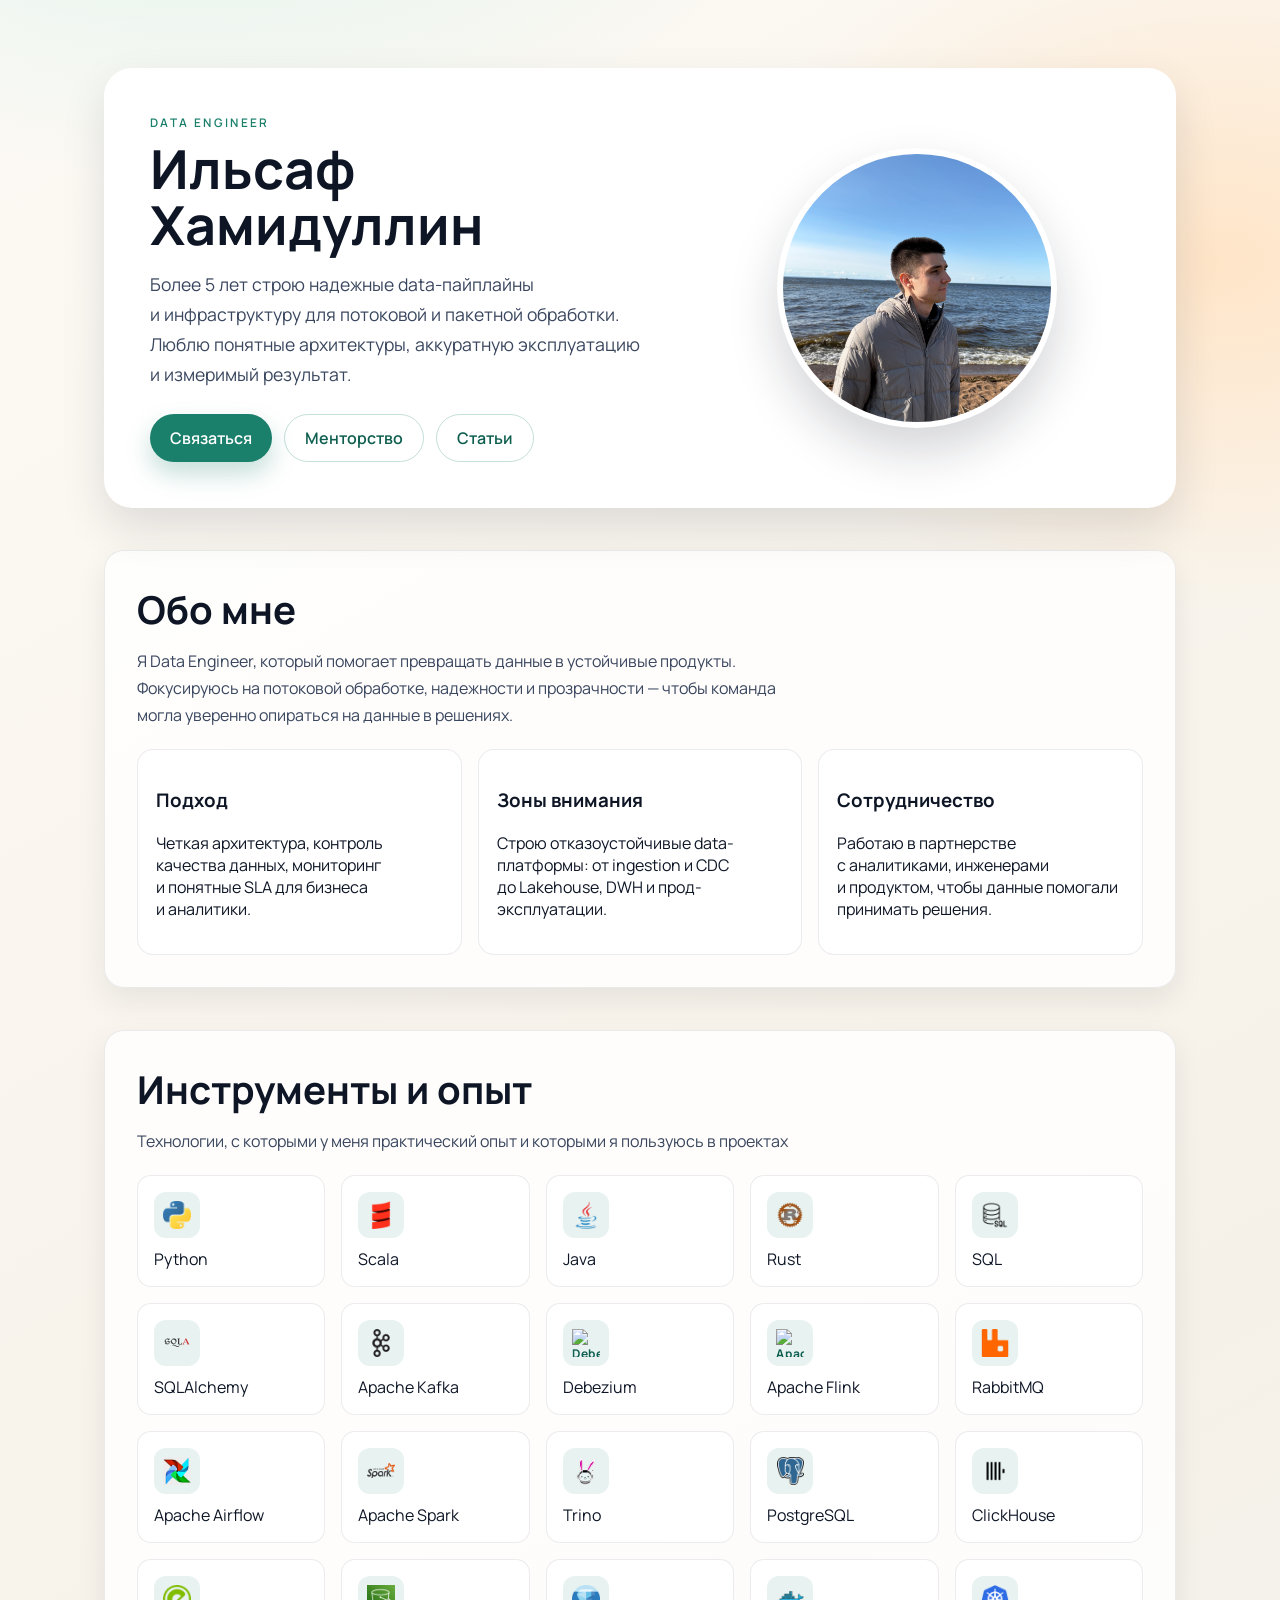
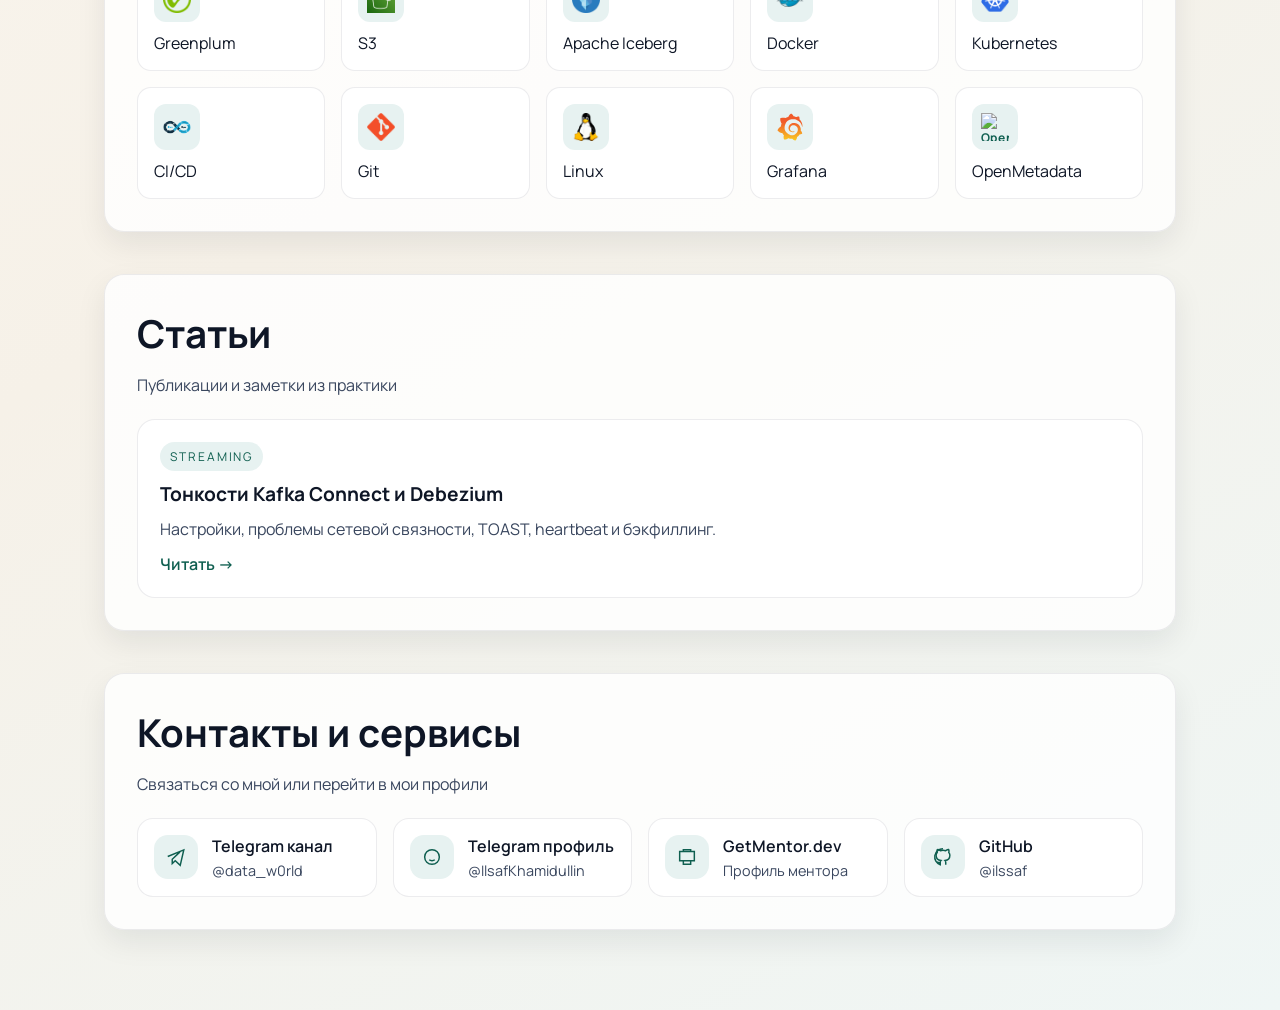
==== commit 94f65696: "MAINT feat: add techicons and reorder tools" ====
--- a/index.html
+++ b/index.html
@@ -67,7 +67,7 @@
           <a class="tool-card" href="https://docs.oracle.com/en/java/" target="_blank" rel="noreferrer"><div class="tool-icon"><img src="/assets/tools/java.png" alt="Java" /></div><span>Java</span></a>
           <a class="tool-card" href="https://doc.rust-lang.org/reference/" target="_blank" rel="noreferrer"><div class="tool-icon"><img src="/assets/tools/rust.png" alt="Rust" /></div><span>Rust</span></a>
           <a class="tool-card" href="https://www.postgresql.org/docs/current/sql.html" target="_blank" rel="noreferrer"><div class="tool-icon"><img src="/assets/tools/sql.png" alt="SQL" /></div><span>SQL</span></a>
-          <a class="tool-card" href="https://docs.sqlalchemy.org/" target="_blank" rel="noreferrer"><div class="tool-icon"><img src="/assets/tools/sqlalchemy.png" alt="SQLAlchemy" /></div><span>SQLAlchemy</span></a>
+          <a class="tool-card" href="https://docs.sqlalchemy.org/" target="_blank" rel="noreferrer"><div class="tool-icon"><img src="/assets/tools/sqlalchemy.svg" alt="SQLAlchemy" /></div><span>SQLAlchemy</span></a>
           <a class="tool-card" href="https://kafka.apache.org/documentation" target="_blank" rel="noreferrer"><div class="tool-icon"><img src="/assets/tools/apache-kafka.png" alt="Apache Kafka" /></div><span>Apache Kafka</span></a>
           <a class="tool-card" href="https://debezium.io/documentation/" target="_blank" rel="noreferrer"><div class="tool-icon"><img src="/assets/tools/debezium.png" alt="Debezium" /></div><span>Debezium</span></a>
           <a class="tool-card" href="https://nightlies.apache.org/flink/flink-docs-release-1.19/" target="_blank" rel="noreferrer"><div class="tool-icon"><img src="/assets/tools/flink.png" alt="Apache Flink" /></div><span>Apache Flink</span></a>
@@ -85,7 +85,7 @@
           <a class="tool-card" href="https://docs.github.com/en/actions/" target="_blank" rel="noreferrer"><div class="tool-icon"><img src="/assets/tools/ci-cd.png" alt="CI/CD" /></div><span>CI/CD</span></a>
           <a class="tool-card" href="https://git-scm.com/docs/git" target="_blank" rel="noreferrer"><div class="tool-icon"><img src="/assets/tools/git.png" alt="Git" /></div><span>Git</span></a>
           <a class="tool-card" href="https://www.kernel.org/doc/man-pages/" target="_blank" rel="noreferrer"><div class="tool-icon"><img src="/assets/tools/linux.png" alt="Linux" /></div><span>Linux</span></a>
-          <a class="tool-card" href="https://grafana.com/docs/grafana/latest/" target="_blank" rel="noreferrer"><div class="tool-icon"><img src="/assets/tools/grafana.png" alt="Grafana" /></div><span>Grafana</span></a>
+          <a class="tool-card" href="https://grafana.com/docs/grafana/latest/" target="_blank" rel="noreferrer"><div class="tool-icon"><img src="/assets/tools/grafana.svg" alt="Grafana" /></div><span>Grafana</span></a>
           <a class="tool-card" href="https://docs.open-metadata.org/" target="_blank" rel="noreferrer"><div class="tool-icon"><img src="/assets/tools/openmetadata.png" alt="OpenMetadata" /></div><span>OpenMetadata</span></a>
         </div>
         
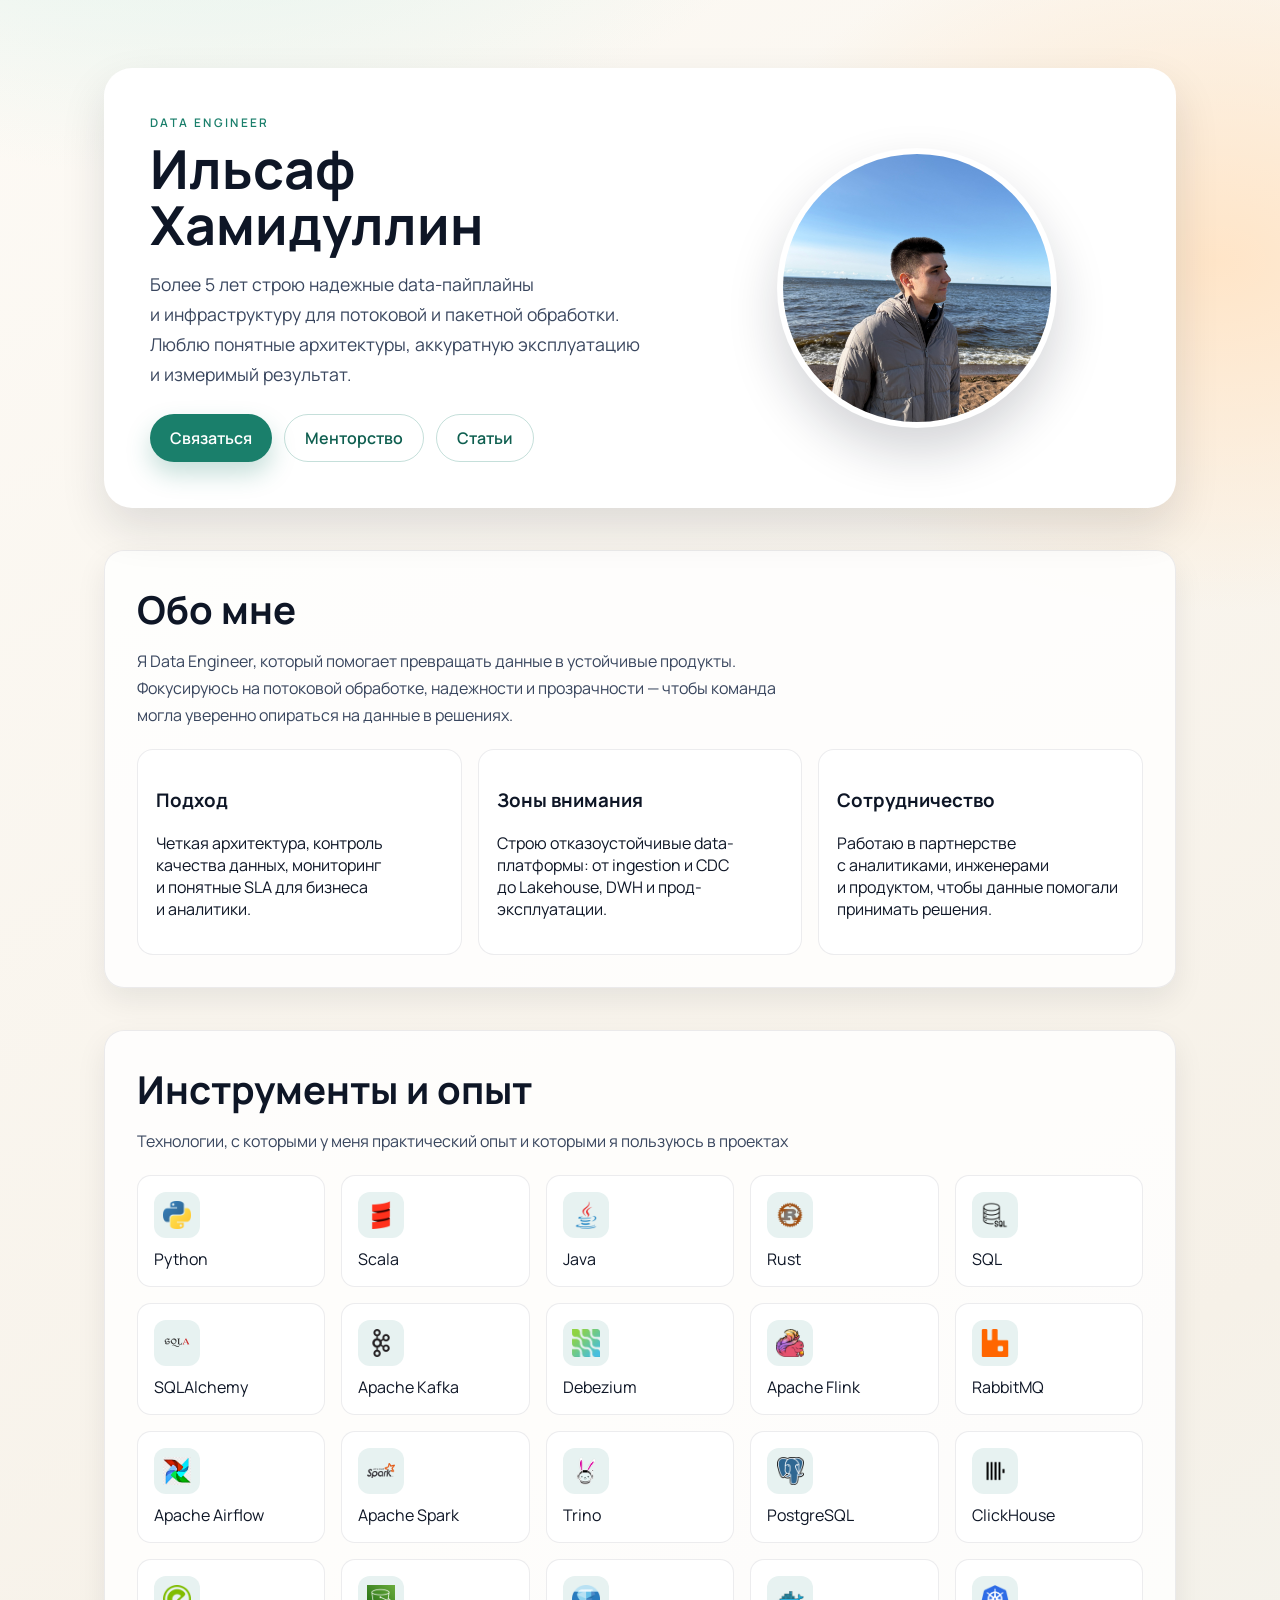
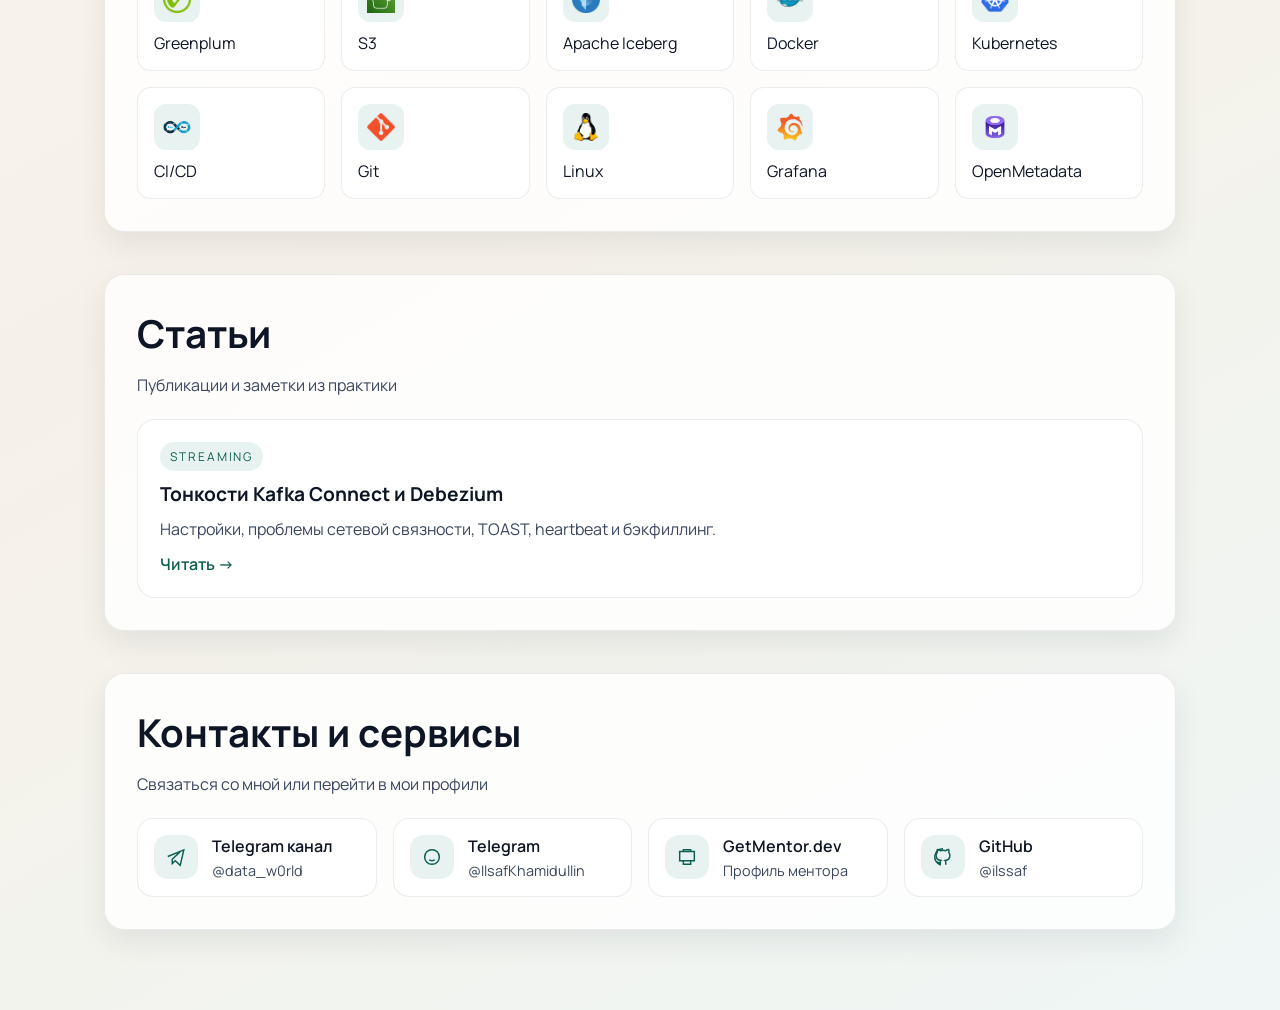
==== commit c2203c94: "fix" ====
--- a/index.html
+++ b/index.html
@@ -132,7 +132,7 @@
               </svg>
             </div>
             <div>
-              <div class="contact-title">Telegram профиль</div>
+              <div class="contact-title">Telegram</div>
               <div class="contact-meta">@IlsafKhamidullin</div>
             </div>
           </a>
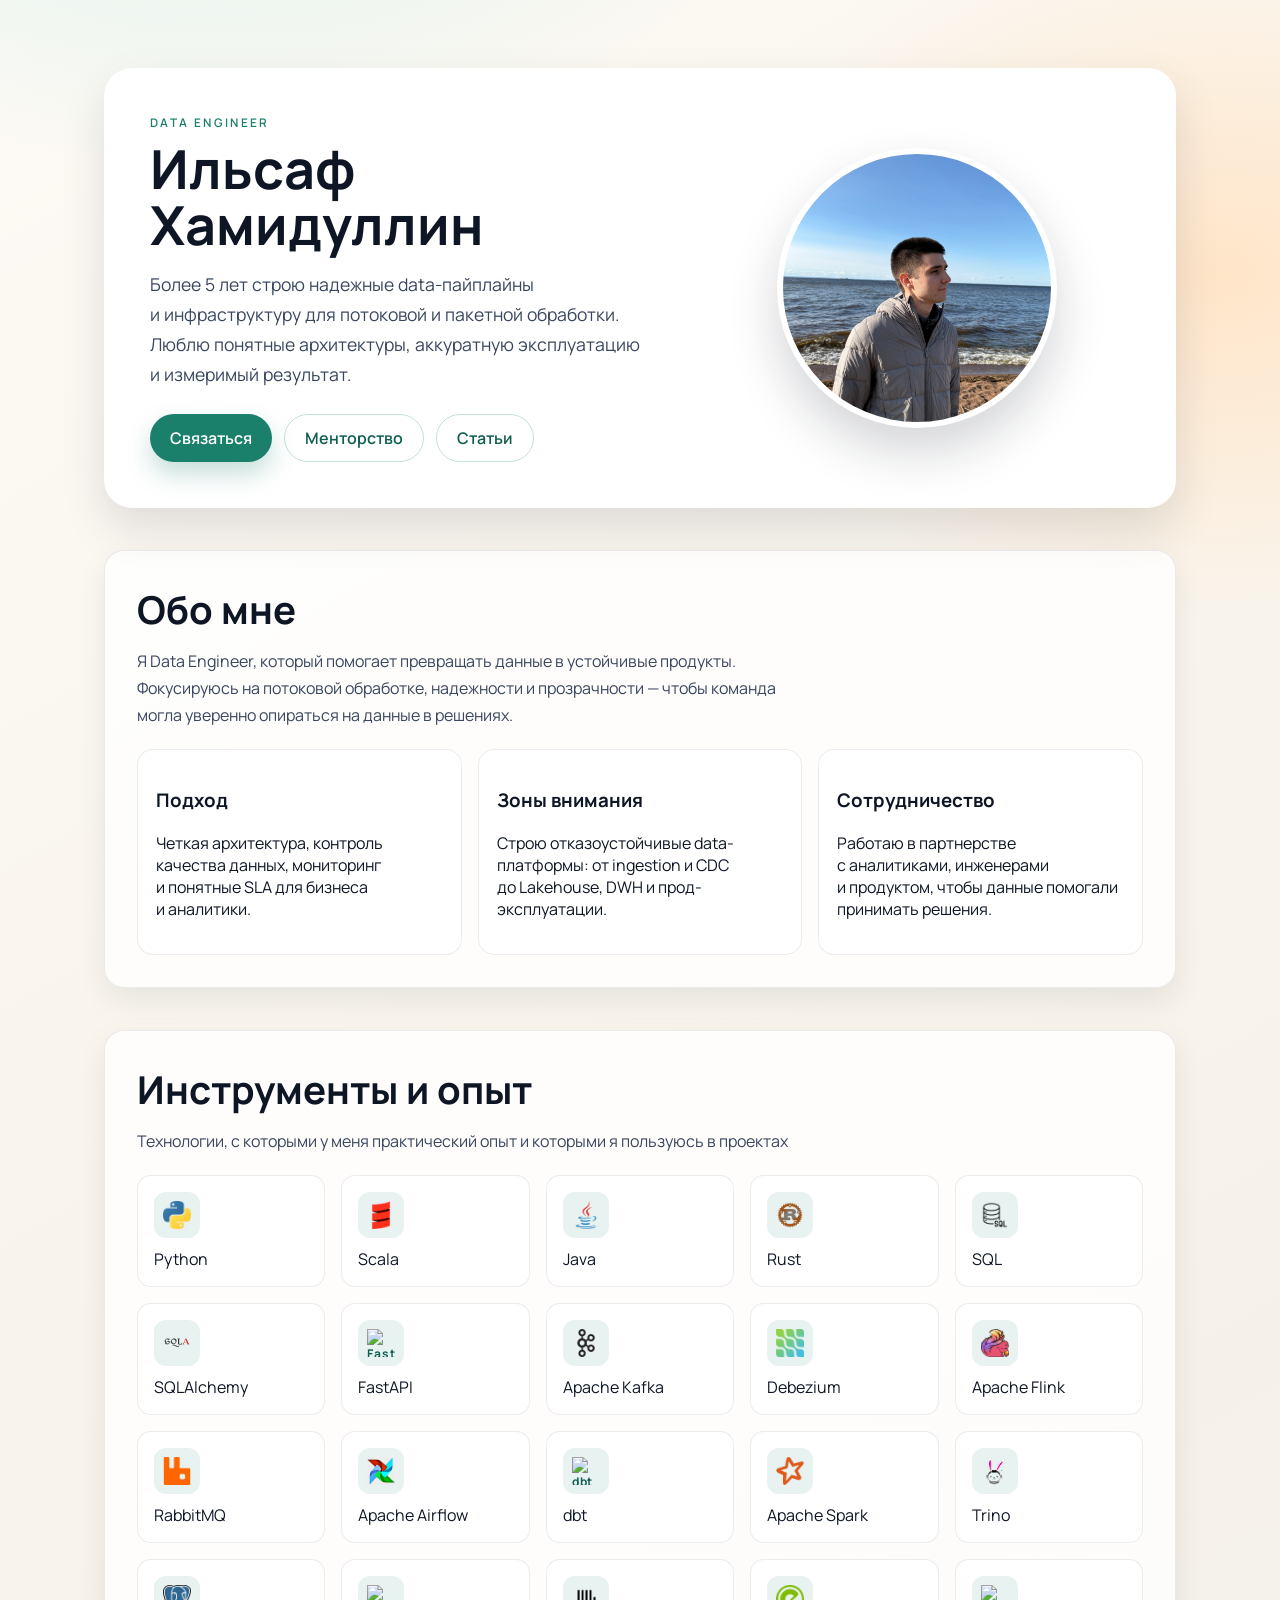
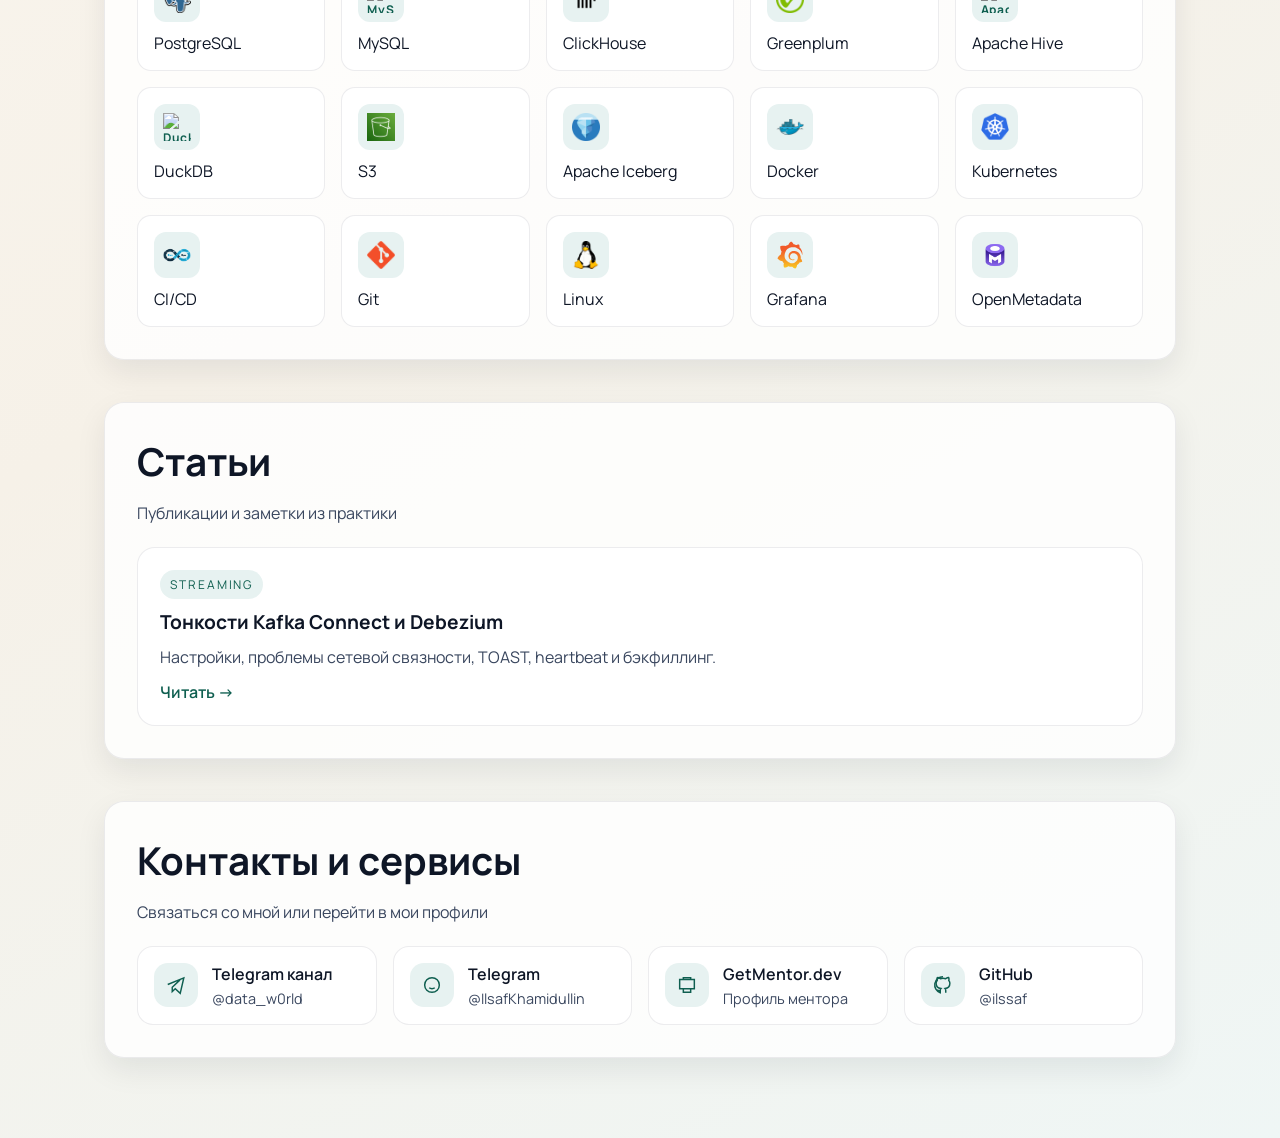
==== commit d61b8016: "MAINT feat: add new tools" ====
--- a/index.html
+++ b/index.html
@@ -68,16 +68,21 @@
           <a class="tool-card" href="https://doc.rust-lang.org/reference/" target="_blank" rel="noreferrer"><div class="tool-icon"><img src="/assets/tools/rust.png" alt="Rust" /></div><span>Rust</span></a>
           <a class="tool-card" href="https://www.postgresql.org/docs/current/sql.html" target="_blank" rel="noreferrer"><div class="tool-icon"><img src="/assets/tools/sql.png" alt="SQL" /></div><span>SQL</span></a>
           <a class="tool-card" href="https://docs.sqlalchemy.org/" target="_blank" rel="noreferrer"><div class="tool-icon"><img src="/assets/tools/sqlalchemy.svg" alt="SQLAlchemy" /></div><span>SQLAlchemy</span></a>
+          <a class="tool-card" href="https://fastapi.tiangolo.com/" target="_blank" rel="noreferrer"><div class="tool-icon"><img src="/assets/tools/fastapi.png" alt="FastAPI" /></div><span>FastAPI</span></a>
           <a class="tool-card" href="https://kafka.apache.org/documentation" target="_blank" rel="noreferrer"><div class="tool-icon"><img src="/assets/tools/apache-kafka.png" alt="Apache Kafka" /></div><span>Apache Kafka</span></a>
           <a class="tool-card" href="https://debezium.io/documentation/" target="_blank" rel="noreferrer"><div class="tool-icon"><img src="/assets/tools/debezium.png" alt="Debezium" /></div><span>Debezium</span></a>
           <a class="tool-card" href="https://nightlies.apache.org/flink/flink-docs-release-1.19/" target="_blank" rel="noreferrer"><div class="tool-icon"><img src="/assets/tools/flink.png" alt="Apache Flink" /></div><span>Apache Flink</span></a>
           <a class="tool-card" href="https://www.rabbitmq.com/docs" target="_blank" rel="noreferrer"><div class="tool-icon"><img src="/assets/tools/rabbitmq.png" alt="RabbitMQ" /></div><span>RabbitMQ</span></a>
           <a class="tool-card" href="https://airflow.apache.org/docs/" target="_blank" rel="noreferrer"><div class="tool-icon"><img src="/assets/tools/apache-airflow.jpg" alt="Apache Airflow" /></div><span>Apache Airflow</span></a>
+          <a class="tool-card" href="https://docs.getdbt.com/" target="_blank" rel="noreferrer"><div class="tool-icon"><img src="/assets/tools/dbt.svg" alt="dbt" /></div><span>dbt</span></a>
           <a class="tool-card" href="https://spark.apache.org/documentation" target="_blank" rel="noreferrer"><div class="tool-icon"><img src="/assets/tools/apache-spark.png" alt="Apache Spark" /></div><span>Apache Spark</span></a>
           <a class="tool-card" href="https://trino.io/docs/current/" target="_blank" rel="noreferrer"><div class="tool-icon"><img src="/assets/tools/trino.png" alt="Trino" /></div><span>Trino</span></a>
           <a class="tool-card" href="https://www.postgresql.org/docs/" target="_blank" rel="noreferrer"><div class="tool-icon"><img src="/assets/tools/postgresql.png" alt="PostgreSQL" /></div><span>PostgreSQL</span></a>
+          <a class="tool-card" href="https://dev.mysql.com/doc/" target="_blank" rel="noreferrer"><div class="tool-icon"><img src="/assets/tools/mysql.png" alt="MySQL" /></div><span>MySQL</span></a>
           <a class="tool-card" href="https://clickhouse.com/docs/en" target="_blank" rel="noreferrer"><div class="tool-icon"><img src="/assets/tools/clickhouse.png" alt="ClickHouse" /></div><span>ClickHouse</span></a>
           <a class="tool-card" href="https://docs.vmware.com/en/VMware-Greenplum/index.html" target="_blank" rel="noreferrer"><div class="tool-icon"><img src="/assets/tools/greenplum.png" alt="Greenplum" /></div><span>Greenplum</span></a>
+          <a class="tool-card" href="https://cwiki.apache.org/confluence/display/Hive/LanguageManual" target="_blank" rel="noreferrer"><div class="tool-icon"><img src="/assets/tools/apache-hive.png" alt="Apache Hive" /></div><span>Apache Hive</span></a>
+          <a class="tool-card" href="https://duckdb.org/docs/" target="_blank" rel="noreferrer"><div class="tool-icon"><img src="/assets/tools/duckdb.png" alt="DuckDB" /></div><span>DuckDB</span></a>
           <a class="tool-card" href="https://aws.amazon.com/documentation-overview/s3/" target="_blank" rel="noreferrer"><div class="tool-icon"><img src="/assets/tools/s3.png" alt="S3" /></div><span>S3</span></a>
           <a class="tool-card" href="https://iceberg.apache.org/docs/1.4.2/docs/" target="_blank" rel="noreferrer"><div class="tool-icon"><img src="/assets/tools/apache-iceberg.png" alt="Apache Iceberg" /></div><span>Apache Iceberg</span></a>
           <a class="tool-card" href="https://docs.docker.com/" target="_blank" rel="noreferrer"><div class="tool-icon"><img src="/assets/tools/docker.png" alt="Docker" /></div><span>Docker</span></a>
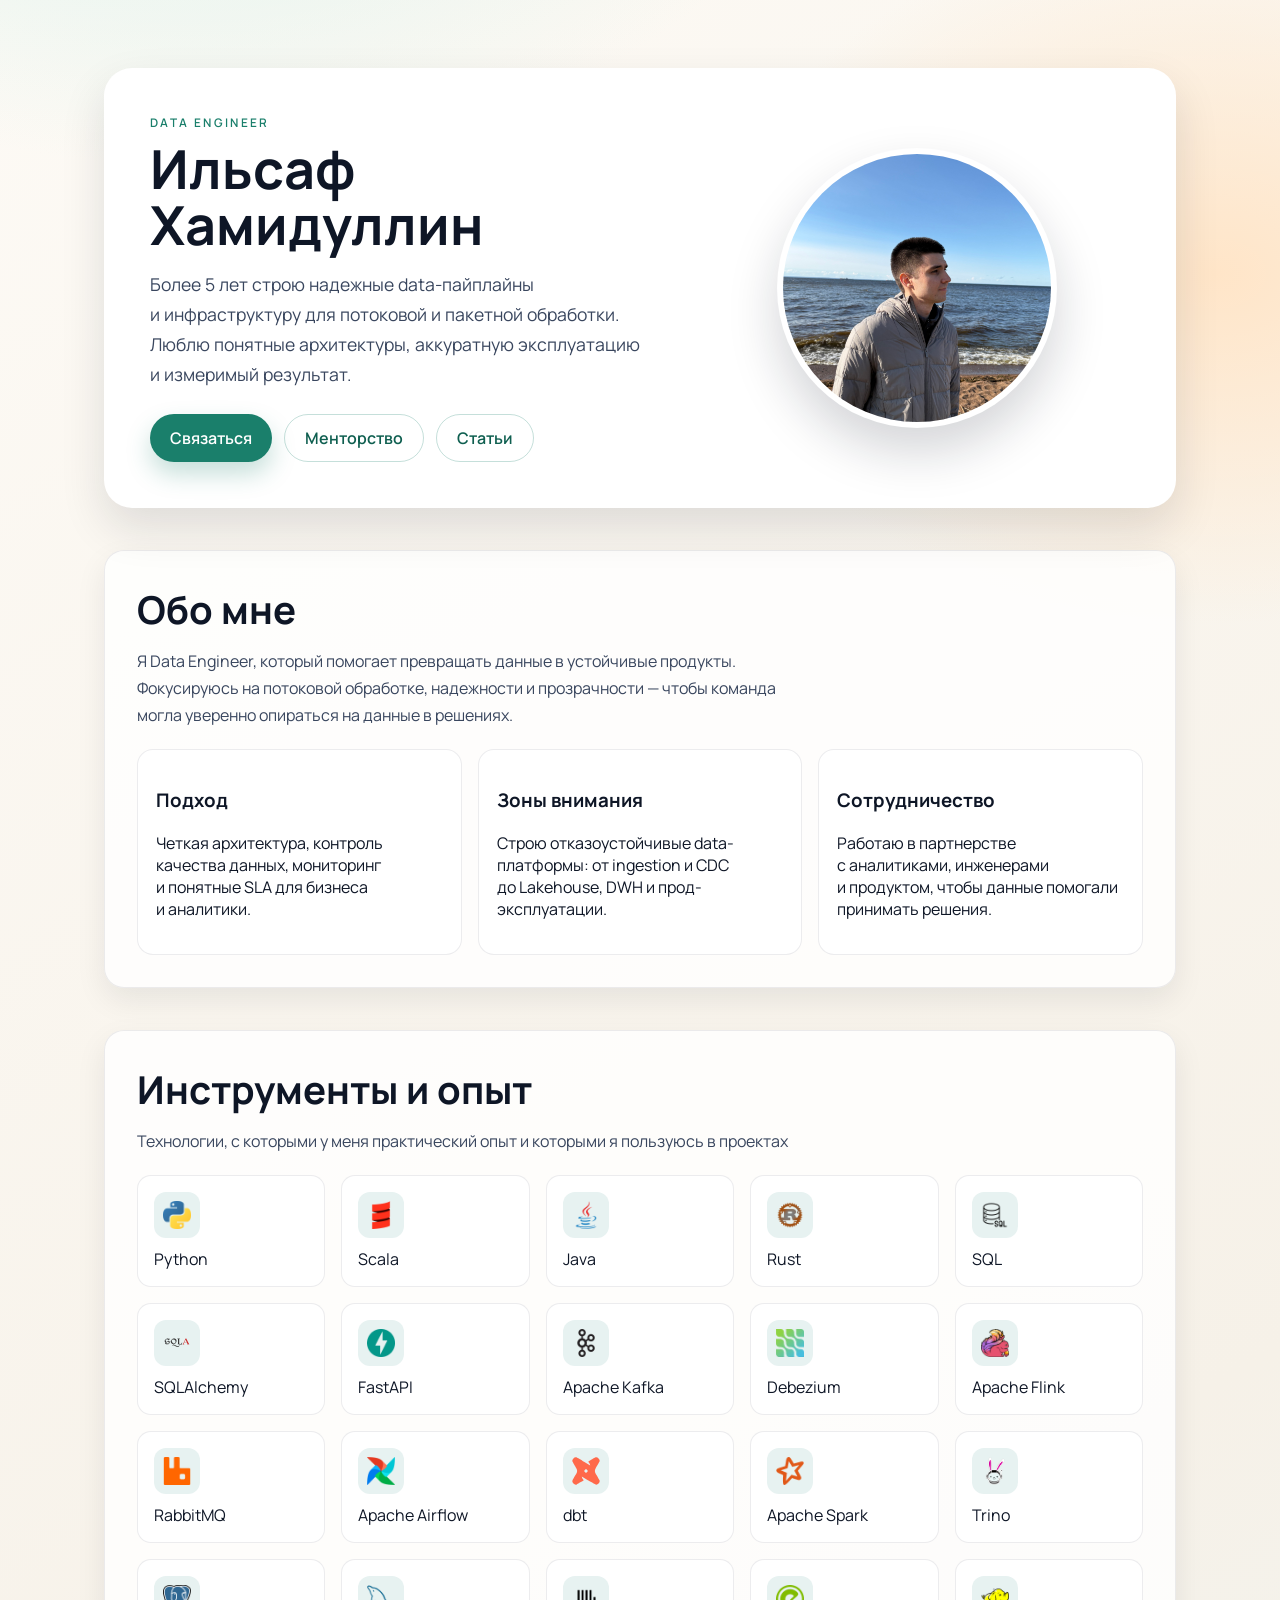
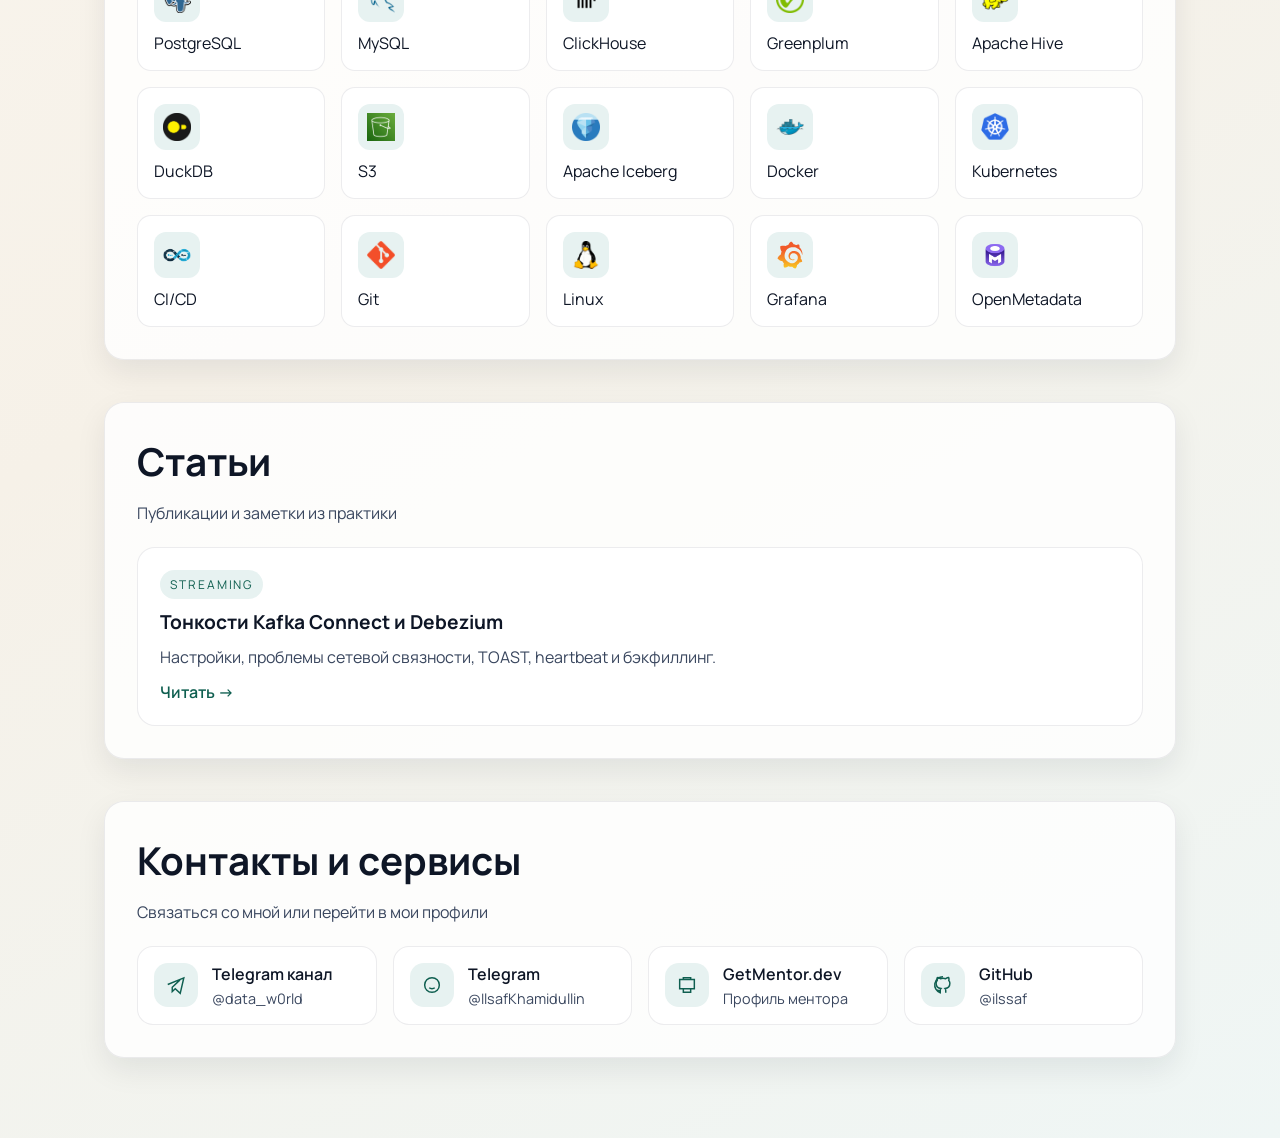
==== commit 6ce1c7f0: "fix" ====
--- a/index.html
+++ b/index.html
@@ -73,7 +73,7 @@
           <a class="tool-card" href="https://debezium.io/documentation/" target="_blank" rel="noreferrer"><div class="tool-icon"><img src="/assets/tools/debezium.png" alt="Debezium" /></div><span>Debezium</span></a>
           <a class="tool-card" href="https://nightlies.apache.org/flink/flink-docs-release-1.19/" target="_blank" rel="noreferrer"><div class="tool-icon"><img src="/assets/tools/flink.png" alt="Apache Flink" /></div><span>Apache Flink</span></a>
           <a class="tool-card" href="https://www.rabbitmq.com/docs" target="_blank" rel="noreferrer"><div class="tool-icon"><img src="/assets/tools/rabbitmq.png" alt="RabbitMQ" /></div><span>RabbitMQ</span></a>
-          <a class="tool-card" href="https://airflow.apache.org/docs/" target="_blank" rel="noreferrer"><div class="tool-icon"><img src="/assets/tools/apache-airflow.jpg" alt="Apache Airflow" /></div><span>Apache Airflow</span></a>
+          <a class="tool-card" href="https://airflow.apache.org/docs/" target="_blank" rel="noreferrer"><div class="tool-icon"><img src="/assets/tools/apache-airflow.png" alt="Apache Airflow" /></div><span>Apache Airflow</span></a>
           <a class="tool-card" href="https://docs.getdbt.com/" target="_blank" rel="noreferrer"><div class="tool-icon"><img src="/assets/tools/dbt.svg" alt="dbt" /></div><span>dbt</span></a>
           <a class="tool-card" href="https://spark.apache.org/documentation" target="_blank" rel="noreferrer"><div class="tool-icon"><img src="/assets/tools/apache-spark.png" alt="Apache Spark" /></div><span>Apache Spark</span></a>
           <a class="tool-card" href="https://trino.io/docs/current/" target="_blank" rel="noreferrer"><div class="tool-icon"><img src="/assets/tools/trino.png" alt="Trino" /></div><span>Trino</span></a>
